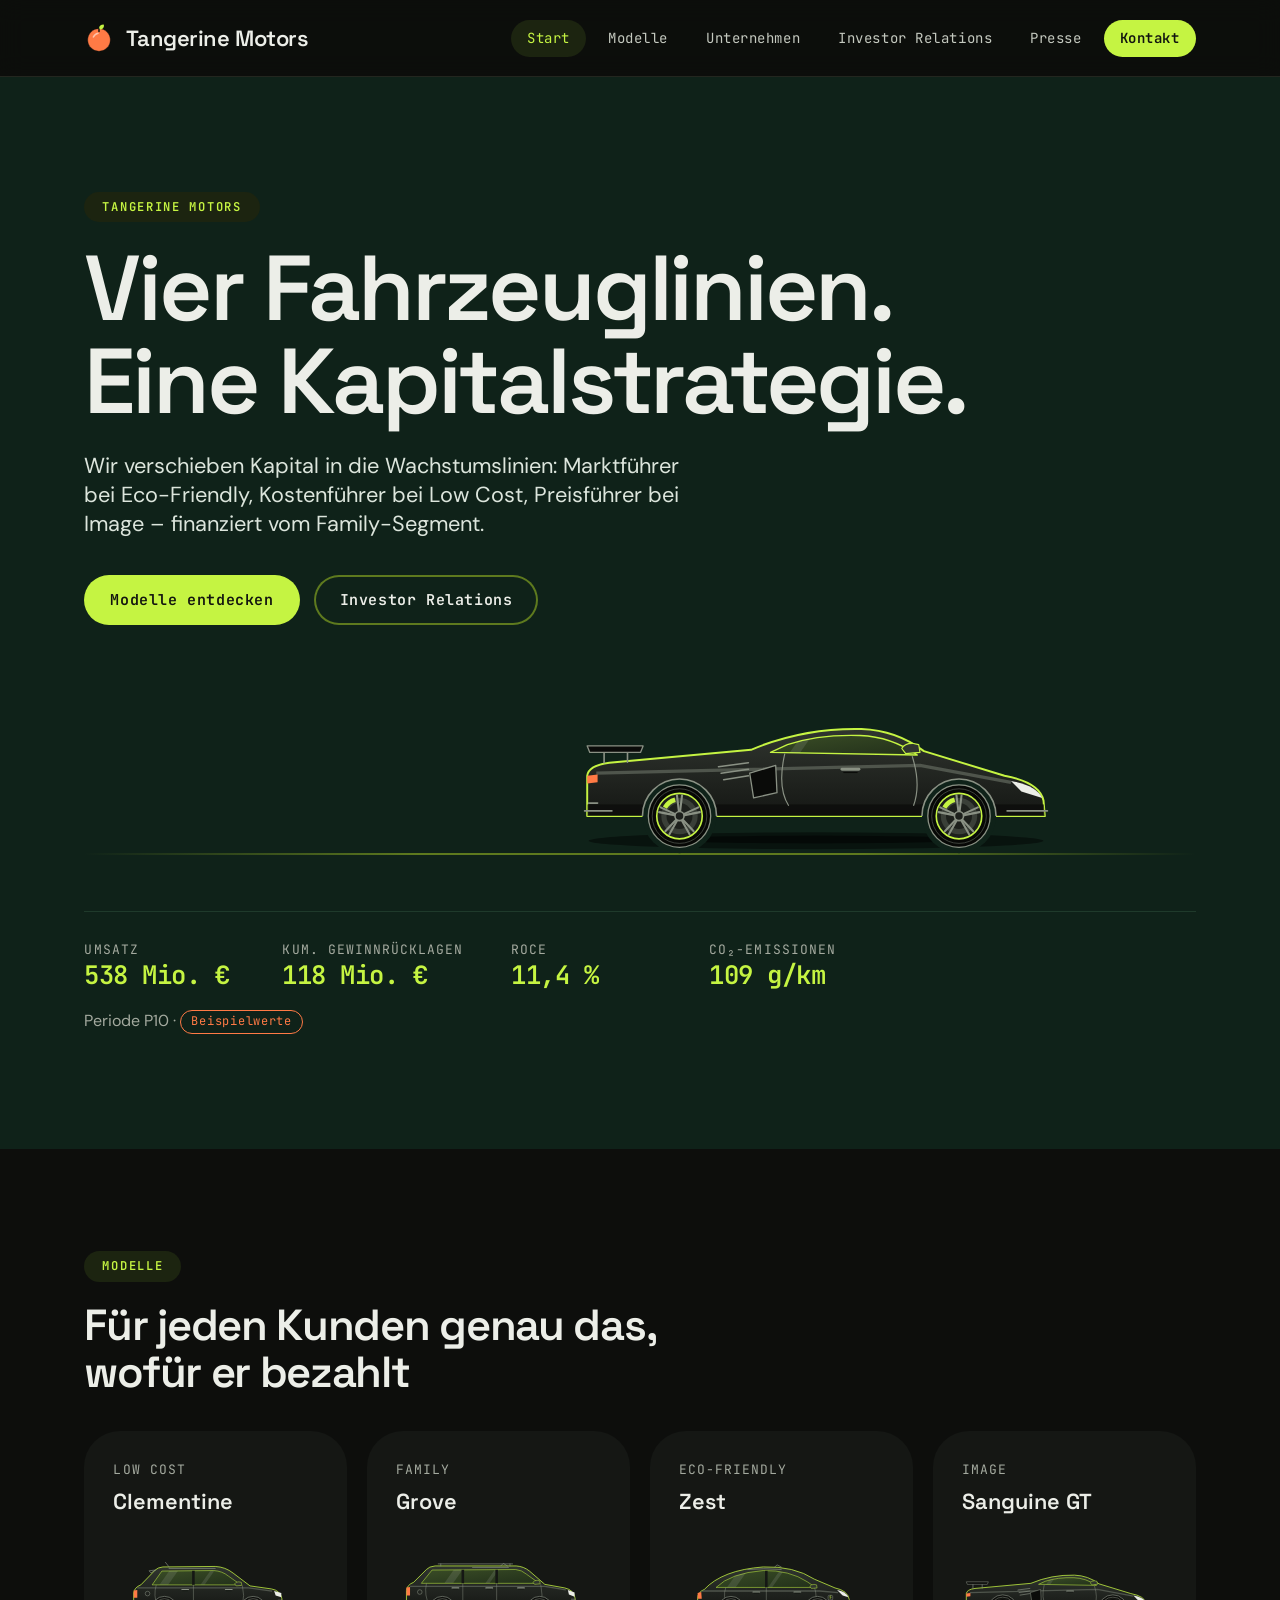
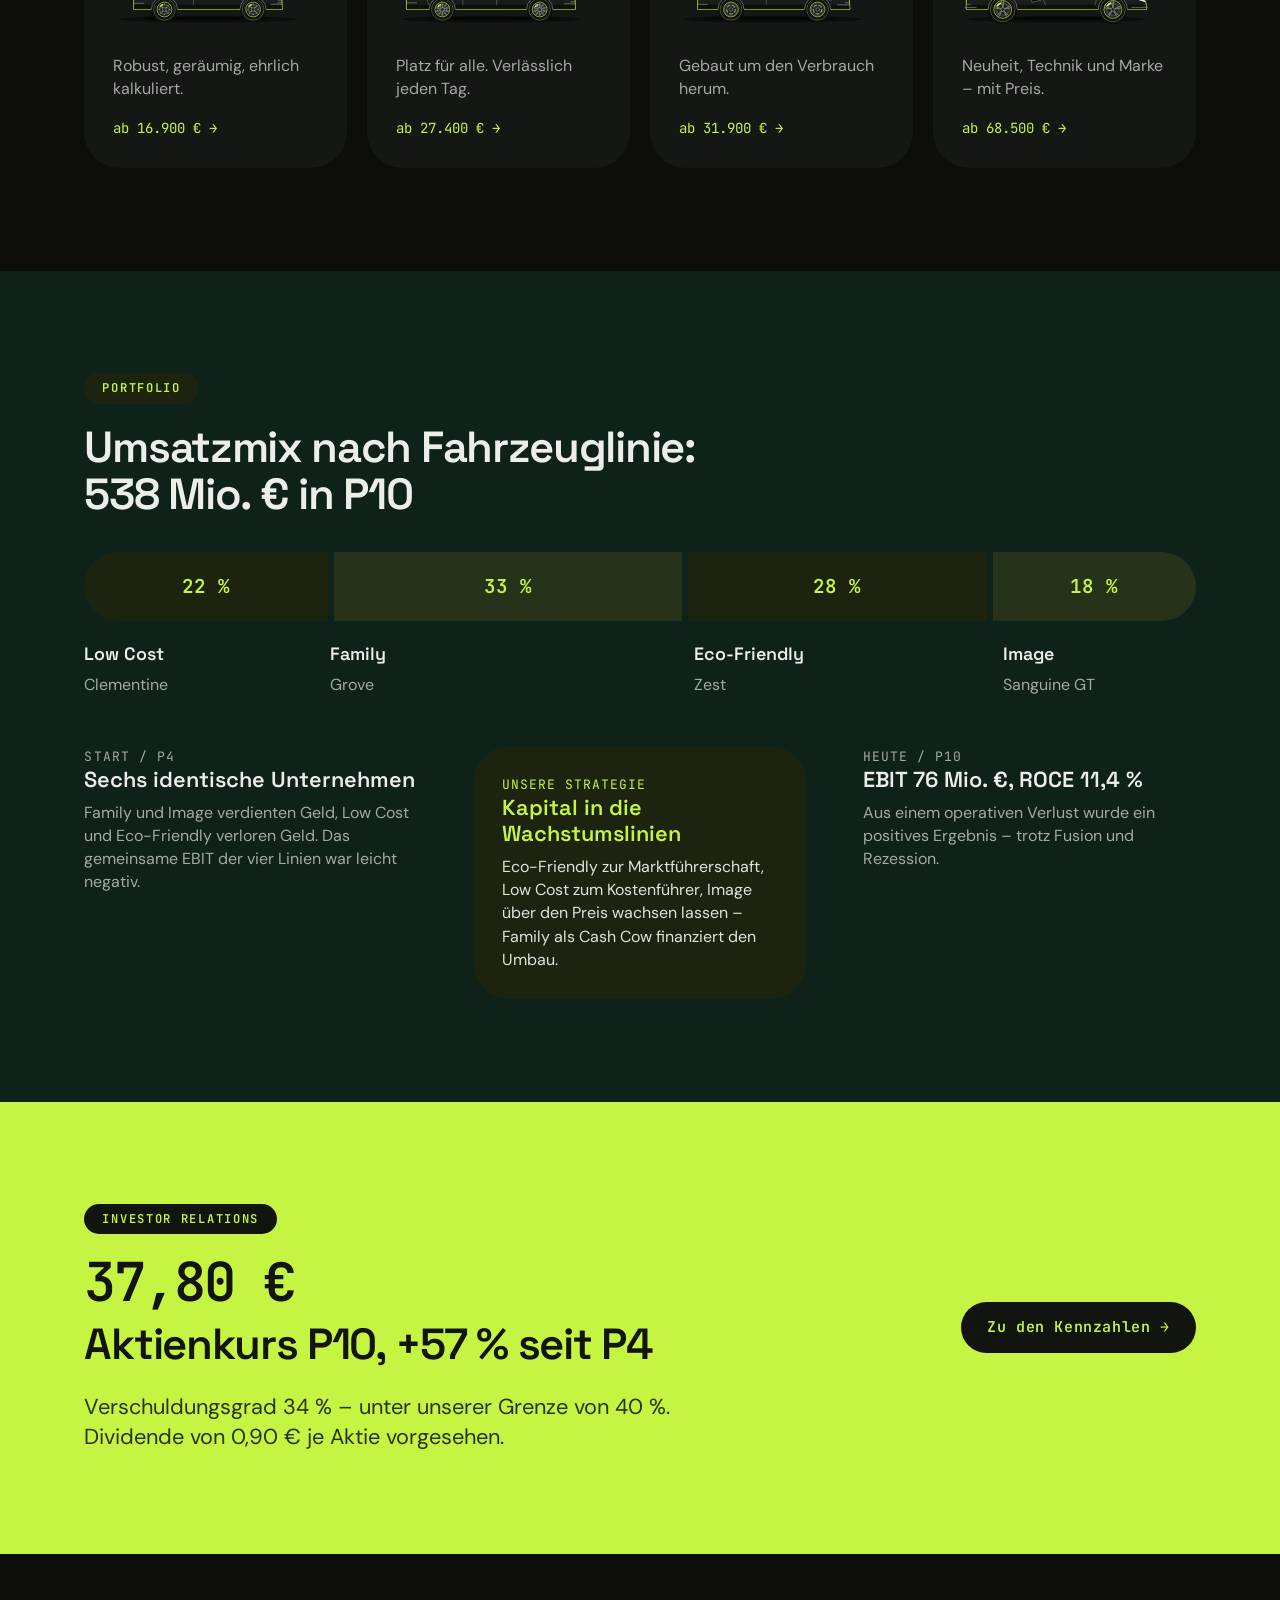
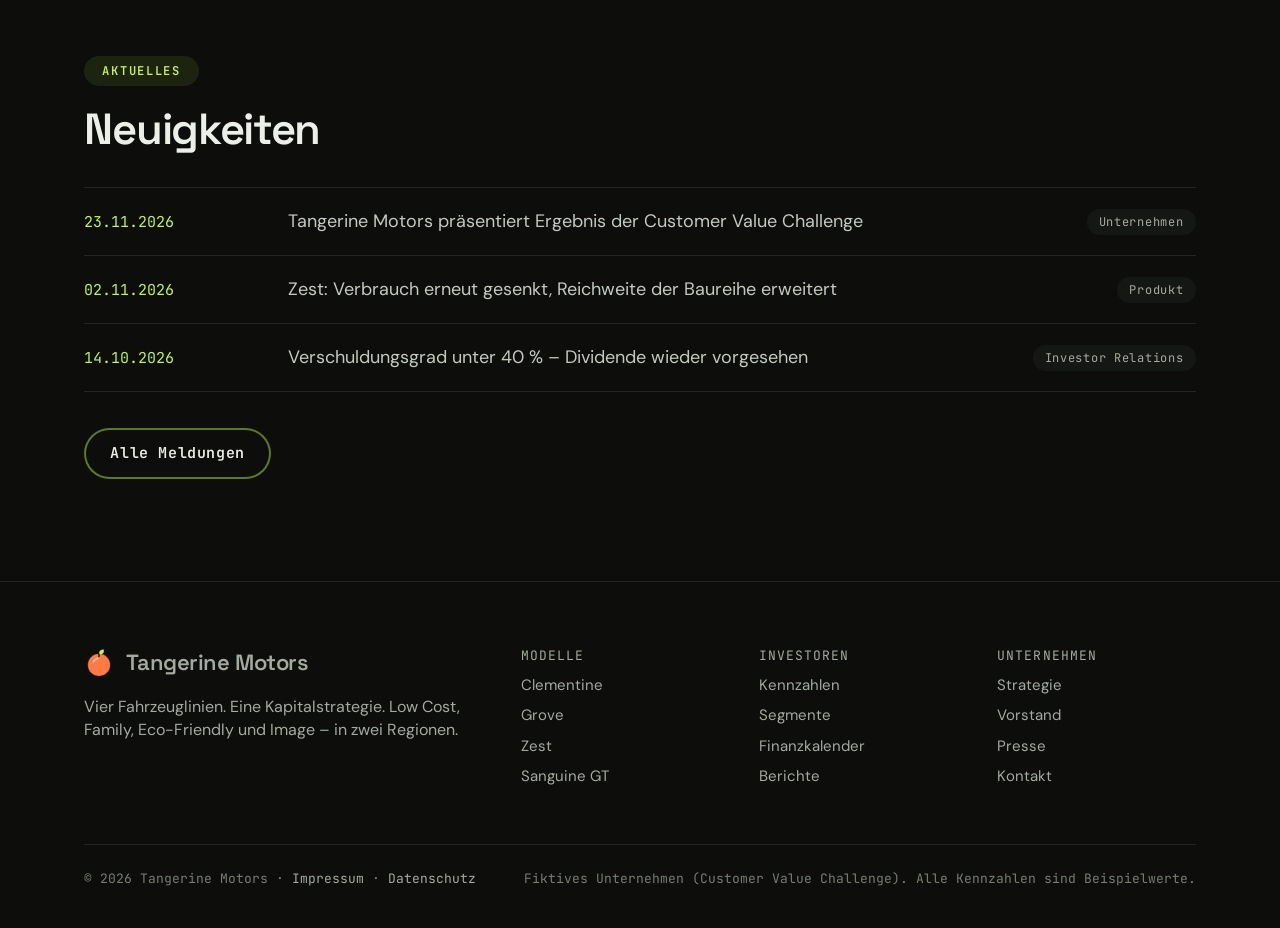
==== index.html @ b323f4da "Tangerine Motors Website: Start, Modelle, Unternehmen, Investor Relations, Presse, Kontakt Co-Author" ====
<!DOCTYPE html>
<html lang="de">
<head>
<meta charset="utf-8">
<meta name="viewport" content="width=device-width, initial-scale=1">
<title>Tangerine Motors – Vier Fahrzeuglinien. Eine Kapitalstrategie.</title>
<meta name="description" content="Tangerine Motors: Low Cost, Family, Eco-Friendly und Image. Modelle, Unternehmen und Investor Relations.">
<meta name="theme-color" content="#0D0E0C">
<link rel="icon" href="assets/favicon.svg" type="image/svg+xml">
<link rel="preconnect" href="https://fonts.googleapis.com"><link rel="preconnect" href="https://fonts.gstatic.com" crossorigin><link href="https://fonts.googleapis.com/css2?family=Space+Grotesk:wght@400..700&family=DM+Sans:wght@400;600&family=JetBrains+Mono:wght@400;600&display=swap" rel="stylesheet">
<link rel="stylesheet" href="assets/site.css">
</head>
<body>
<a class="skip" href="#main">Zum Inhalt springen</a>
<header class="site-head">
  <div class="wrap">
    <a class="brand" href="index.html" aria-label="Tangerine Motors – Startseite"><svg class="mark" viewBox="0 0 32 32" aria-hidden="true"><circle cx="16" cy="18" r="12" fill="#FF7A45"/><circle cx="16" cy="18" r="12" fill="none" stroke="#12140F" stroke-opacity=".25" stroke-width="1"/><path d="M16 6 C16 3 18 1.5 21 1.5 C22 4.5 20 7 16 7 Z" fill="#C5F442"/><path d="M16 6.5 V9" stroke="#12140F" stroke-width="1.6" stroke-linecap="round"/><path d="M10 15 a7 7 0 0 1 5 -4" stroke="#fff" stroke-opacity=".55" stroke-width="1.6" fill="none" stroke-linecap="round"/></svg><span>Tangerine Motors</span></a>
    <button class="nav-toggle" aria-expanded="false" aria-controls="nav">Menü</button>
    <nav aria-label="Hauptnavigation"><ul class="nav" id="nav"><li><a href="index.html" aria-current="page">Start</a></li><li><a href="modelle.html">Modelle</a></li><li><a href="unternehmen.html">Unternehmen</a></li><li><a href="investor-relations.html">Investor Relations</a></li><li><a href="presse.html">Presse</a></li><li><a class="cta" href="kontakt.html">Kontakt</a></li></ul></nav>
  </div>
</header>
<main id="main">

<section class="dark hero">
  <div class="wrap">
    <p class="eyebrow">Tangerine Motors</p>
    <h1>Vier Fahrzeuglinien.<br>Eine Kapitalstrategie.</h1>
    <p class="sub">Wir verschieben Kapital in die Wachstumslinien: Marktführer bei Eco-Friendly, Kostenführer bei Low Cost, Preisführer bei Image – finanziert vom Family-Segment.</p>
    <div class="actions"><a class="btn" href="modelle.html">Modelle entdecken</a><a class="btn ghost" href="investor-relations.html">Investor Relations</a></div>
    <img class="car" src="assets/cars/coupe.svg" alt="Sanguine GT, Seitenansicht" width="520" height="182">
    <div class="road" aria-hidden="true"></div>
    <div class="ticker"><div class="item"><p class="label">Umsatz</p><p class="val">538 Mio. €</p></div><div class="item"><p class="label">Kum. Gewinnrücklagen</p><p class="val">118 Mio. €</p></div><div class="item"><p class="label">ROCE</p><p class="val">11,4 %</p></div><div class="item"><p class="label">CO₂-Emissionen</p><p class="val">109 g/km</p></div></div>
    <p class="small" style="margin-top:18px">Periode P10 · <span class="flag">Beispielwerte</span></p>
  </div>
</section>

<section>
  <div class="wrap">
    <p class="eyebrow">Modelle</p>
    <h2>Für jeden Kunden genau das, wofür er bezahlt</h2>
    <div class="models"><a class="model-card" href="modelle.html#clementine">
<p class="label">Low Cost</p><h3>Clementine</h3><img class="car" src="assets/cars/lowcost.svg" alt="Clementine, Seitenansicht" loading="lazy" width="260" height="91">
<p class="small">Robust, geräumig, ehrlich kalkuliert.</p><p class="more">ab 16.900 € →</p></a><a class="model-card" href="modelle.html#grove">
<p class="label">Family</p><h3>Grove</h3><img class="car" src="assets/cars/family.svg" alt="Grove, Seitenansicht" loading="lazy" width="260" height="91">
<p class="small">Platz für alle. Verlässlich jeden Tag.</p><p class="more">ab 27.400 € →</p></a><a class="model-card" href="modelle.html#zest">
<p class="label">Eco-Friendly</p><h3>Zest</h3><img class="car" src="assets/cars/eco.svg" alt="Zest, Seitenansicht" loading="lazy" width="260" height="91">
<p class="small">Gebaut um den Verbrauch herum.</p><p class="more">ab 31.900 € →</p></a><a class="model-card" href="modelle.html#sanguine">
<p class="label">Image</p><h3>Sanguine GT</h3><img class="car" src="assets/cars/sport.svg" alt="Sanguine GT, Seitenansicht" loading="lazy" width="260" height="91">
<p class="small">Neuheit, Technik und Marke – mit Preis.</p><p class="more">ab 68.500 € →</p></a></div>
  </div>
</section>

<section class="dark">
  <div class="wrap">
    <p class="eyebrow">Portfolio</p>
    <h2>Umsatzmix nach Fahrzeuglinie: 538 Mio. € in P10</h2>
    <div class="bar" role="img" aria-label="Umsatzanteile je Linie"><div class="seg" style="flex:118">22 %<span>Low Cost</span></div><div class="seg" style="flex:176">33 %<span>Family</span></div><div class="seg" style="flex:149">28 %<span>Eco-Friendly</span></div><div class="seg" style="flex:95">18 %<span>Image</span></div></div>
    <div class="under"><div class="item" style="flex:118"><h3>Low Cost</h3><p class="small">Clementine</p></div><div class="item" style="flex:176"><h3>Family</h3><p class="small">Grove</p></div><div class="item" style="flex:149"><h3>Eco-Friendly</h3><p class="small">Zest</p></div><div class="item" style="flex:95"><h3>Image</h3><p class="small">Sanguine GT</p></div></div>
    <div class="grid3 mt">
      <div class="item"><p class="label">Start / P4</p><h3>Sechs identische Unternehmen</h3><p class="small">Family und Image verdienten Geld, Low Cost und Eco-Friendly verloren Geld. Das gemeinsame EBIT der vier Linien war leicht negativ.</p></div>
      <div class="hl"><p class="label" style="color:var(--lime)">Unsere Strategie</p><h3>Kapital in die Wachstumslinien</h3><p class="small">Eco-Friendly zur Marktführerschaft, Low Cost zum Kostenführer, Image über den Preis wachsen lassen – Family als Cash Cow finanziert den Umbau.</p></div>
      <div class="item"><p class="label">Heute / P10</p><h3>EBIT 76 Mio. €, ROCE 11,4 %</h3><p class="small">Aus einem operativen Verlust wurde ein positives Ergebnis – trotz Fusion und Rezession.</p></div>
    </div>
  </div>
</section>

<section class="accent">
  <div class="wrap row" style="align-items:center">
    <div>
      <p class="eyebrow">Investor Relations</p>
      <p class="big">37,80 €</p>
      <h2 style="margin-bottom:0">Aktienkurs P10, +57 % seit P4</h2>
      <p class="sub">Verschuldungsgrad 34 % – unter unserer Grenze von 40 %. Dividende von 0,90 € je Aktie vorgesehen.</p>
    </div>
    <div style="flex:0 0 auto"><a class="btn" href="investor-relations.html">Zu den Kennzahlen →</a></div>
  </div>
</section>

<section>
  <div class="wrap">
    <p class="eyebrow">Aktuelles</p>
    <h2>Neuigkeiten</h2>
    <ul class="list"><li><span class="date">23.11.2026</span><span>Tangerine Motors präsentiert Ergebnis der Customer Value Challenge</span><span class="tag">Unternehmen</span></li><li><span class="date">02.11.2026</span><span>Zest: Verbrauch erneut gesenkt, Reichweite der Baureihe erweitert</span><span class="tag">Produkt</span></li><li><span class="date">14.10.2026</span><span>Verschuldungsgrad unter 40 % – Dividende wieder vorgesehen</span><span class="tag">Investor Relations</span></li></ul>
    <div class="actions"><a class="btn ghost" href="presse.html">Alle Meldungen</a></div>
  </div>
</section>
</main>
<footer class="site-foot">
  <div class="wrap">
    <div class="cols">
      <div class="stack">
        <a class="brand" href="index.html"><svg class="mark" viewBox="0 0 32 32" aria-hidden="true"><circle cx="16" cy="18" r="12" fill="#FF7A45"/><circle cx="16" cy="18" r="12" fill="none" stroke="#12140F" stroke-opacity=".25" stroke-width="1"/><path d="M16 6 C16 3 18 1.5 21 1.5 C22 4.5 20 7 16 7 Z" fill="#C5F442"/><path d="M16 6.5 V9" stroke="#12140F" stroke-width="1.6" stroke-linecap="round"/><path d="M10 15 a7 7 0 0 1 5 -4" stroke="#fff" stroke-opacity=".55" stroke-width="1.6" fill="none" stroke-linecap="round"/></svg><span>Tangerine Motors</span></a>
        <p class="small">Vier Fahrzeuglinien. Eine Kapitalstrategie. Low Cost, Family, Eco-Friendly und Image – in zwei Regionen.</p>
      </div>
      <div><p class="label">Modelle</p><ul><li><a href="modelle.html#clementine">Clementine</a></li><li><a href="modelle.html#grove">Grove</a></li><li><a href="modelle.html#zest">Zest</a></li><li><a href="modelle.html#sanguine">Sanguine GT</a></li></ul></div>
      <div><p class="label">Investoren</p><ul><li><a href="investor-relations.html#kennzahlen">Kennzahlen</a></li><li><a href="investor-relations.html#segmente">Segmente</a></li><li><a href="investor-relations.html#kalender">Finanzkalender</a></li><li><a href="investor-relations.html#berichte">Berichte</a></li></ul></div>
      <div><p class="label">Unternehmen</p><ul><li><a href="unternehmen.html">Strategie</a></li><li><a href="unternehmen.html#vorstand">Vorstand</a></li><li><a href="presse.html">Presse</a></li><li><a href="kontakt.html">Kontakt</a></li></ul></div>
    </div>
    <div class="legal"><span>© 2026 Tangerine Motors · <a href="impressum.html">Impressum</a> · <a href="impressum.html#datenschutz">Datenschutz</a></span><span>Fiktives Unternehmen (Customer Value Challenge). Alle Kennzahlen sind Beispielwerte.</span></div>
  </div>
</footer>
<script src="assets/site.js"></script>
</body>
</html>
---- assets/site.css ----
/* Tangerine Motors – Designsystem aus der Shareholders Presentation (Customer Value Challenge)
   Schriften: Space Grotesk (Display), DM Sans (Text), JetBrains Mono (Labels/Zahlen)
   Farben:    Grund #0D0E0C · Dunkelgrün #0F2219 · Akzent Lime #C5F442 · Tangerine #FF7A45 */

:root{
  --bg:#0D0E0C; --bg-dark:#0F2219; --soft:#151714; --hl:#1C2410; --hl2:#26331A; --ph:#121410;
  --ink:#ECEEE8; --text:#C4C9BF; --text-dark:#DCE5DC; --muted:#A4AA9F; --faint:#777D72; --line:#23261F;
  --lime:#C5F442; --lime-deep:#5E7A1E; --tangerine:#FF7A45; --on-lime:#12140F;
  --display:'Space Grotesk', Arial, sans-serif; --body:'DM Sans', Arial, sans-serif; --mono:'JetBrains Mono','Courier New',monospace;
  --pad:clamp(20px,6.6vw,128px); --radius:36px; --max:1664px;
}
*{box-sizing:border-box;margin:0;padding:0}
html{scroll-behavior:smooth}
body{font-family:var(--body);background:var(--bg);color:var(--text);font-size:18px;line-height:1.5;-webkit-font-smoothing:antialiased}
img,svg{max-width:100%;display:block}
a{color:inherit}
:focus-visible{outline:3px solid var(--lime);outline-offset:3px;border-radius:6px}
.skip{position:absolute;left:-999px;top:8px;background:var(--lime);color:var(--on-lime);padding:8px 16px;border-radius:40px;z-index:99}
.skip:focus{left:8px}

/* Typo */
h1,h2,h3{font-family:var(--display);color:var(--ink);font-weight:600}
h1{font-size:clamp(48px,7.2vw,120px);line-height:1;letter-spacing:-0.035em}
h2{font-size:clamp(32px,3.4vw,54px);line-height:1.1;letter-spacing:-0.03em;margin-bottom:clamp(24px,2.6vw,44px);max-width:22ch}
h3{font-size:clamp(21px,1.7vw,30px);line-height:1.2;margin-bottom:8px}
p{max-width:68ch}
.eyebrow{display:inline-block;font-family:var(--mono);font-size:clamp(12px,.95vw,16px);font-weight:600;color:var(--lime);letter-spacing:.14em;background:var(--hl);border-radius:40px;padding:6px 18px;margin-bottom:20px;text-transform:uppercase}
.sub{font-size:clamp(19px,1.7vw,30px);color:var(--text-dark);margin-top:24px;max-width:40ch;line-height:1.35}
.lead{font-size:clamp(17px,1.3vw,22px);line-height:1.45}
.small{font-size:16px;line-height:1.45;color:var(--muted)}
.label{font-family:var(--mono);font-size:13px;color:var(--muted);letter-spacing:.08em;text-transform:uppercase}
.val{font-family:var(--mono);font-size:clamp(24px,2vw,36px);font-weight:600;color:var(--lime);line-height:1.25;letter-spacing:-.02em}
.big{font-family:var(--mono);font-size:clamp(40px,4.2vw,72px);font-weight:600;color:var(--lime);line-height:1.05;letter-spacing:-.04em;margin-bottom:10px}
.flag{font-family:var(--mono);font-size:12px;letter-spacing:.06em;color:var(--tangerine);border:1px solid var(--tangerine);border-radius:40px;padding:2px 10px;display:inline-block;vertical-align:middle}

/* Layout */
.wrap{max-width:calc(var(--max) + 2*var(--pad));margin:0 auto;padding:0 var(--pad)}
section{padding:clamp(64px,8vw,128px) 0}
section.dark{background:var(--bg-dark);color:var(--text-dark)}
section.accent{background:var(--lime);color:var(--on-lime)}
section.accent h1,section.accent h2,section.accent h3{color:var(--on-lime)}
section.accent .eyebrow{background:var(--on-lime)}
section.accent .big{color:var(--on-lime)}
section.accent .sub,section.accent .lead{color:#2A3310}
.row{display:flex;gap:clamp(24px,3vw,56px);flex-wrap:wrap}
.row>*{flex:1 1 280px}
.grid2{display:grid;grid-template-columns:repeat(2,1fr);gap:36px 72px}
.grid3{display:grid;grid-template-columns:repeat(3,1fr);gap:36px 56px}
.grid4{display:grid;grid-template-columns:repeat(4,1fr);gap:24px}
@media (max-width:1000px){.grid3,.grid4{grid-template-columns:repeat(2,1fr)}}
@media (max-width:640px){.grid2,.grid3,.grid4{grid-template-columns:1fr}}
.soft{background:var(--soft);border-radius:var(--radius);padding:clamp(24px,2.2vw,40px)}
.hl{background:var(--hl);border-radius:var(--radius);padding:clamp(24px,2.2vw,40px)}
.hl h3{color:var(--lime)} .hl .small{color:var(--text-dark)}
.ph{border:2px dashed var(--lime-deep);border-radius:var(--radius);background:var(--ph);padding:28px 36px}
.ph .phtitle{font-family:var(--mono);font-size:15px;font-weight:600;color:var(--lime);letter-spacing:.1em;margin-bottom:6px}
.item{display:flex;flex-direction:column}
.stack>*+*{margin-top:16px}
.mt{margin-top:clamp(32px,4vw,64px)}

/* Header */
.site-head{position:sticky;top:0;z-index:50;background:rgba(13,14,12,.86);backdrop-filter:blur(12px);-webkit-backdrop-filter:blur(12px);border-bottom:1px solid var(--line)}
.site-head .wrap{display:flex;align-items:center;justify-content:space-between;height:76px;gap:24px}
.brand{display:flex;align-items:center;gap:12px;text-decoration:none;font-family:var(--display);font-weight:600;font-size:22px;color:var(--ink);letter-spacing:-.02em}
.brand .mark{width:30px;height:30px}
.brand small{font-family:var(--mono);font-size:11px;color:var(--muted);letter-spacing:.18em;font-weight:400}
.nav{display:flex;gap:6px;list-style:none;align-items:center}
.nav a{display:block;text-decoration:none;font-family:var(--mono);font-size:14px;letter-spacing:.04em;color:var(--text);padding:8px 16px;border-radius:40px}
.nav a:hover{color:var(--ink);background:var(--soft)}
.nav a[aria-current="page"]{background:var(--hl);color:var(--lime)}
.nav a.cta{background:var(--lime);color:var(--on-lime);font-weight:600}
.nav-toggle{display:none;background:var(--soft);border:0;color:var(--ink);font-family:var(--mono);font-size:14px;padding:10px 18px;border-radius:40px;cursor:pointer}
@media (max-width:980px){
  .nav-toggle{display:block}
  .nav{display:none;position:absolute;top:76px;left:0;right:0;flex-direction:column;align-items:stretch;background:var(--bg);border-bottom:1px solid var(--line);padding:16px var(--pad) 24px}
  .nav.open{display:flex}
  .nav a{font-size:17px;padding:14px 18px}
}

/* Buttons */
.btn{display:inline-flex;align-items:center;gap:10px;font-family:var(--mono);font-weight:600;font-size:15px;letter-spacing:.04em;text-decoration:none;padding:14px 26px;border-radius:40px;background:var(--lime);color:var(--on-lime);border:0;cursor:pointer}
.btn.ghost{background:transparent;color:var(--ink);box-shadow:inset 0 0 0 2px var(--lime-deep)}
.btn.ghost:hover{box-shadow:inset 0 0 0 2px var(--lime)}
.btn:hover{filter:brightness(1.06)}
section.accent .btn{background:var(--on-lime);color:var(--lime)}
.actions{display:flex;gap:14px;flex-wrap:wrap;margin-top:36px}

/* Hero */
.hero{position:relative;overflow:hidden;padding-top:clamp(72px,9vw,150px);padding-bottom:clamp(72px,9vw,150px)}
.hero .car{width:min(760px,90%);margin:clamp(32px,4vw,64px) 0 0 auto}
.hero .road{height:2px;background:linear-gradient(90deg,transparent,var(--lime-deep) 30%,var(--lime-deep) 70%,transparent);margin-top:-6px}
.ticker{display:flex;gap:48px;flex-wrap:wrap;margin-top:56px;padding-top:28px;border-top:1px solid #1F3A2B}
.ticker .item{min-width:150px}

/* Agenda-Balken (aus der Agenda-Folie) */
.bar{display:flex;gap:6px;border-radius:40px;overflow:hidden}
.seg{background:var(--hl);padding:20px 16px;text-align:center;font-family:var(--mono);font-weight:600;color:var(--lime);font-size:clamp(16px,1.5vw,26px)}
.seg:nth-child(even){background:var(--hl2)}
.under{display:flex;gap:6px;margin-top:22px}
.under .item h3{font-size:clamp(16px,1.4vw,24px)}
@media (max-width:760px){.bar,.under{flex-direction:column;border-radius:24px}.bar .seg{flex:1 1 auto!important}.under{display:none}.seg span{display:inline}}
.seg span{display:none;font-weight:400;color:var(--text-dark);margin-left:10px}

/* Modellkarten */
.models{display:grid;grid-template-columns:repeat(4,1fr);gap:20px}
@media (max-width:1100px){.models{grid-template-columns:repeat(2,1fr)}}
@media (max-width:600px){.models{grid-template-columns:1fr}}
.model-card{background:var(--soft);border-radius:var(--radius);padding:28px;text-decoration:none;display:flex;flex-direction:column;gap:10px;transition:background .2s,transform .2s;border:1px solid transparent}
.model-card:hover{background:var(--hl);transform:translateY(-3px);border-color:var(--lime-deep)}
.model-card .car{margin:12px -8px 8px}
.model-card .more{font-family:var(--mono);font-size:14px;color:var(--lime);margin-top:auto;padding-top:8px}

/* Modellseite */
.model{display:grid;grid-template-columns:1.1fr 1fr;gap:clamp(32px,4vw,72px);align-items:center;padding:clamp(48px,6vw,96px) 0;border-top:1px solid var(--line)}
.model:first-of-type{border-top:0}
@media (max-width:900px){.model{grid-template-columns:1fr}}
.model .stage{background:radial-gradient(120% 90% at 50% 100%,#1C2410 0%,var(--bg) 70%);border-radius:var(--radius);padding:clamp(24px,4vw,64px) clamp(16px,3vw,48px)}
.profile{display:grid;grid-template-columns:1fr 1fr;gap:14px 36px;margin-top:28px}
@media (max-width:520px){.profile{grid-template-columns:1fr}}
.meter .top{display:flex;justify-content:space-between;align-items:baseline}
.meter .num{font-family:var(--mono);color:var(--lime);font-weight:600;font-size:15px}
.meter .track{height:8px;border-radius:8px;background:#20241D;margin-top:6px;overflow:hidden}
.meter .fill{height:100%;background:var(--lime);border-radius:8px}
.pair{display:flex;justify-content:space-between;align-items:center;gap:20px;padding:10px 0;border-bottom:1px solid #2A361C}
.pair:last-child{border-bottom:0}
.pair .val{font-size:22px}
.tabs{display:flex;gap:8px;flex-wrap:wrap;margin-bottom:12px}
.tabs a{font-family:var(--mono);font-size:14px;text-decoration:none;padding:8px 18px;border-radius:40px;background:var(--soft)}
.tabs a:hover{background:var(--hl);color:var(--lime)}

/* Kennzahlen */
.kpi .big{font-size:clamp(34px,3.2vw,56px)}
.delta{font-family:var(--mono);font-size:14px;color:var(--lime)}
.delta.neg{color:var(--tangerine)}
.chart{background:var(--soft);border-radius:var(--radius);padding:clamp(20px,2.4vw,40px)}
.chart svg{width:100%;height:auto}
.chart-head{display:flex;justify-content:space-between;align-items:flex-start;gap:16px;flex-wrap:wrap;margin-bottom:18px}
.seg-toggle{display:inline-flex;background:var(--bg);border-radius:40px;padding:4px}
.seg-toggle button{font-family:var(--mono);font-size:13px;letter-spacing:.04em;border:0;background:transparent;color:var(--muted);padding:8px 16px;border-radius:40px;cursor:pointer}
.seg-toggle button[aria-pressed="true"]{background:var(--lime);color:var(--on-lime);font-weight:600}
table{width:100%;border-collapse:collapse;font-size:16px}
th,td{text-align:right;padding:14px 12px;border-bottom:1px solid var(--line)}
th:first-child,td:first-child{text-align:left}
thead th{font-family:var(--mono);font-size:12px;letter-spacing:.08em;color:var(--muted);font-weight:400;text-transform:uppercase}
td.num{font-family:var(--mono);color:var(--ink)}
tr.total td{color:var(--lime);font-weight:600;border-bottom:0}
.table-wrap{overflow-x:auto}

/* Listen (Kalender, Berichte, News) */
.list{list-style:none;border-top:1px solid var(--line)}
.list li{display:grid;grid-template-columns:180px 1fr auto;gap:24px;align-items:center;padding:20px 0;border-bottom:1px solid var(--line)}
@media (max-width:700px){.list li{grid-template-columns:1fr}}
.list .date{font-family:var(--mono);color:var(--lime);font-size:15px}
.list .tag{font-family:var(--mono);font-size:12px;letter-spacing:.06em;color:var(--muted);background:var(--soft);border-radius:40px;padding:4px 12px}
.list a.dl{font-family:var(--mono);font-size:14px;color:var(--lime);text-decoration:none}

/* Personen */
.person{display:flex;flex-direction:column;gap:6px}
.avatar{width:72px;height:72px;border-radius:50%;background:var(--hl);display:grid;place-items:center;font-family:var(--mono);font-weight:600;color:var(--lime);font-size:22px;margin-bottom:10px;border:2px solid var(--lime-deep)}

/* Formulare */
form .field{display:flex;flex-direction:column;gap:8px;margin-bottom:18px}
input,select,textarea{font:inherit;color:var(--ink);background:var(--bg);border:1px solid #2C3128;border-radius:18px;padding:14px 18px}
input:focus,select:focus,textarea:focus{border-color:var(--lime);outline:none}
textarea{min-height:140px;resize:vertical}
.notice{font-family:var(--mono);font-size:14px;color:var(--lime);margin-top:14px;min-height:20px}

/* Footer */
.site-foot{border-top:1px solid var(--line);padding:64px 0 40px;font-size:15px}
.site-foot .cols{display:grid;grid-template-columns:2fr 1fr 1fr 1fr;gap:40px}
@media (max-width:800px){.site-foot .cols{grid-template-columns:1fr 1fr}}
.site-foot ul{list-style:none}
.site-foot li{margin:8px 0}
.site-foot a{text-decoration:none;color:var(--muted)}
.site-foot a:hover{color:var(--lime)}
.site-foot .legal{margin-top:48px;padding-top:24px;border-top:1px solid var(--line);display:flex;justify-content:space-between;gap:24px;flex-wrap:wrap;font-family:var(--mono);font-size:13px;color:var(--faint)}

@media (prefers-reduced-motion:reduce){*{transition:none!important;scroll-behavior:auto!important}}
.model .stage img{width:100%;height:auto}
@media (max-width:640px){.ticker{display:grid;grid-template-columns:1fr 1fr;gap:24px}}
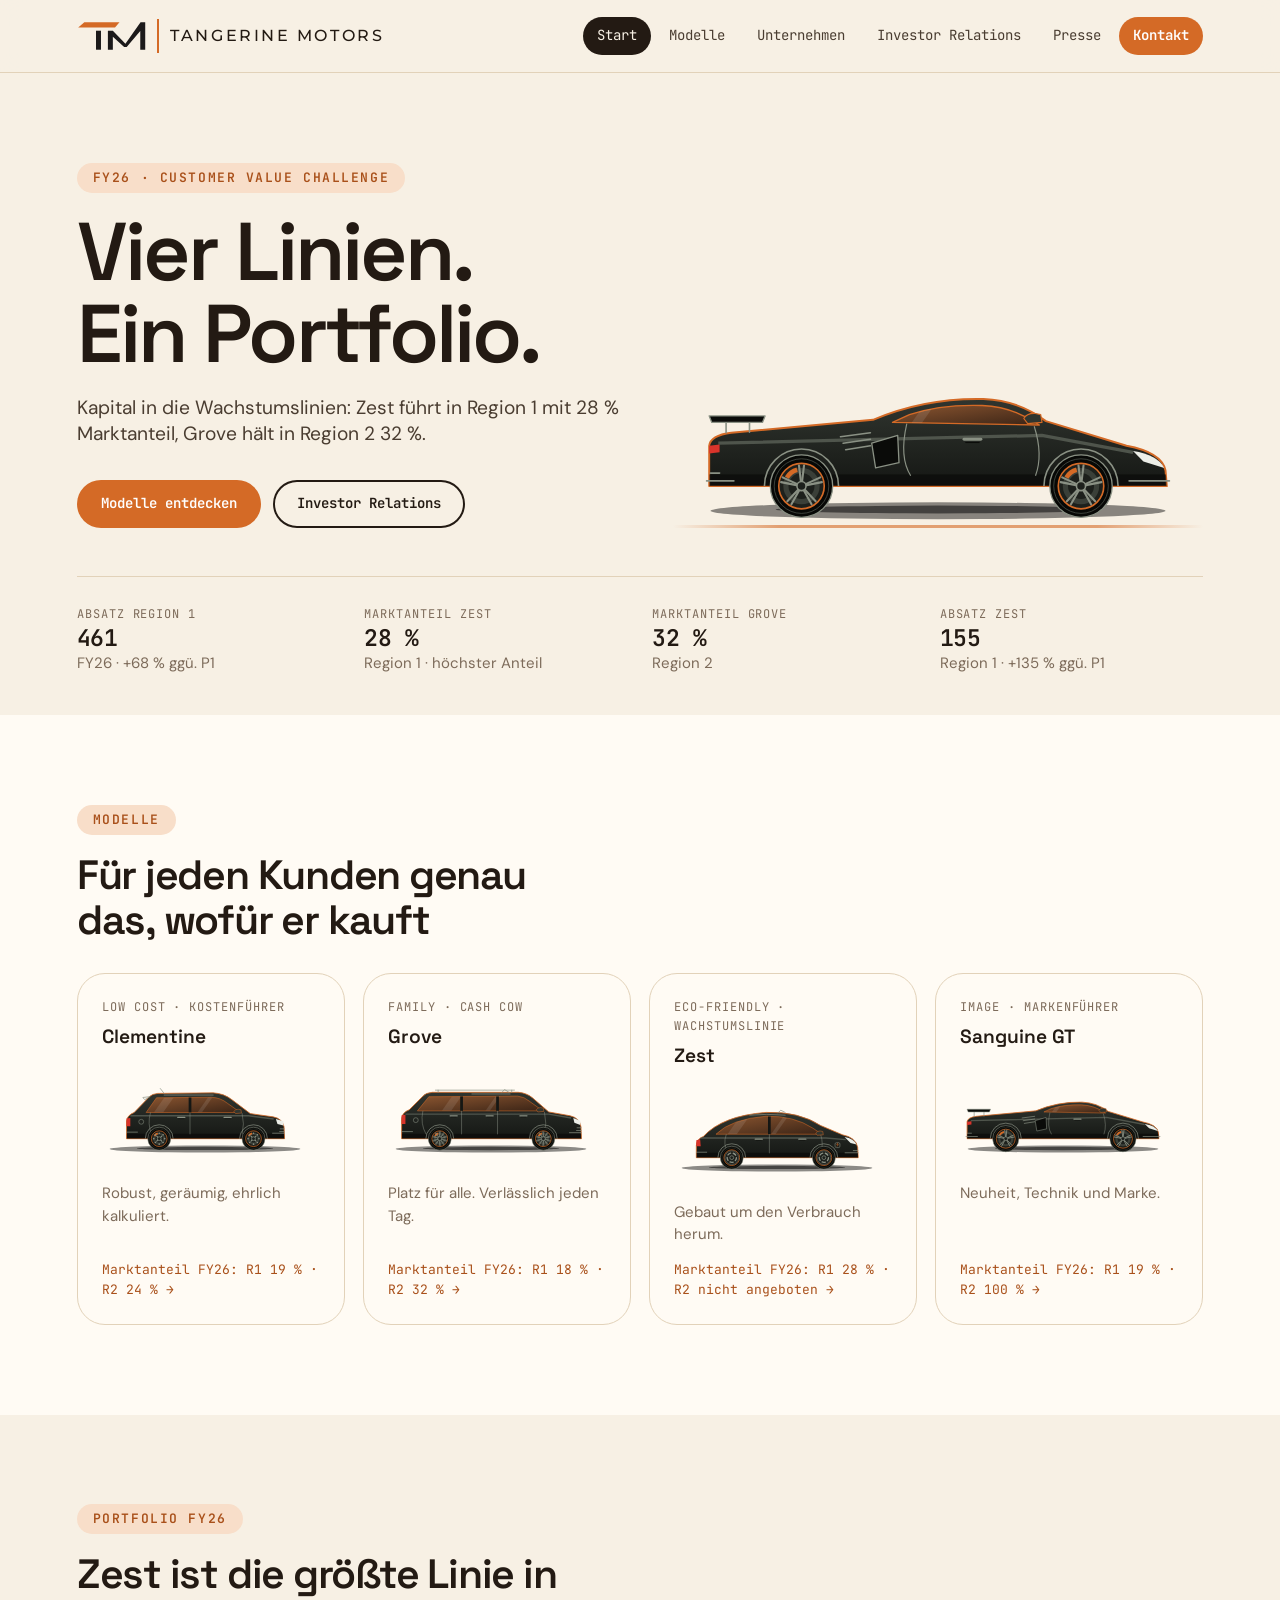
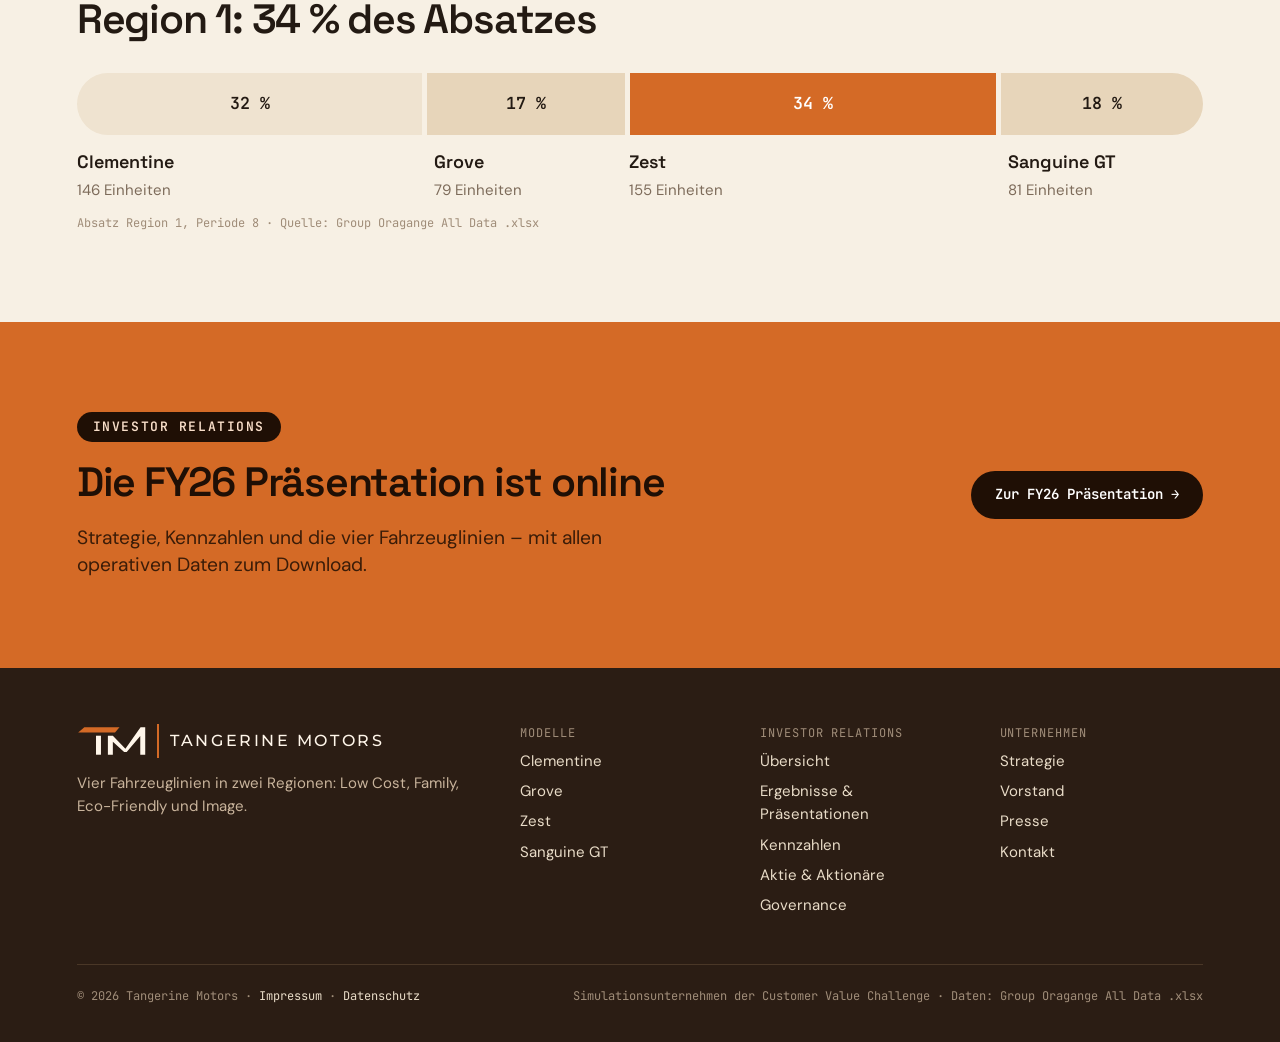
==== commit 0e517645: "Orange/Creme-Redesign, Logo, IR-Bereich nach Aston-Martin-Vorbild, Werte aus der Simulations-Excel -" ====
--- a/index.html
+++ b/index.html
@@ -3,102 +3,82 @@
 <head>
 <meta charset="utf-8">
 <meta name="viewport" content="width=device-width, initial-scale=1">
-<title>Tangerine Motors – Vier Fahrzeuglinien. Eine Kapitalstrategie.</title>
-<meta name="description" content="Tangerine Motors: Low Cost, Family, Eco-Friendly und Image. Modelle, Unternehmen und Investor Relations.">
-<meta name="theme-color" content="#0D0E0C">
+<title>Tangerine Motors</title>
+<meta name="description" content="Tangerine Motors: Clementine, Grove, Zest und Sanguine GT. Modelle, Unternehmen und Investor Relations.">
+<meta name="theme-color" content="#F7F0E4">
 <link rel="icon" href="assets/favicon.svg" type="image/svg+xml">
-<link rel="preconnect" href="https://fonts.googleapis.com"><link rel="preconnect" href="https://fonts.gstatic.com" crossorigin><link href="https://fonts.googleapis.com/css2?family=Space+Grotesk:wght@400..700&family=DM+Sans:wght@400;600&family=JetBrains+Mono:wght@400;600&display=swap" rel="stylesheet">
+<link rel="preconnect" href="https://fonts.googleapis.com"><link rel="preconnect" href="https://fonts.gstatic.com" crossorigin><link href="https://fonts.googleapis.com/css2?family=Space+Grotesk:wght@400..700&family=DM+Sans:wght@400;600&family=JetBrains+Mono:wght@400;600&family=Montserrat:wght@500&display=swap" rel="stylesheet">
 <link rel="stylesheet" href="assets/site.css">
 </head>
 <body>
 <a class="skip" href="#main">Zum Inhalt springen</a>
 <header class="site-head">
   <div class="wrap">
-    <a class="brand" href="index.html" aria-label="Tangerine Motors – Startseite"><svg class="mark" viewBox="0 0 32 32" aria-hidden="true"><circle cx="16" cy="18" r="12" fill="#FF7A45"/><circle cx="16" cy="18" r="12" fill="none" stroke="#12140F" stroke-opacity=".25" stroke-width="1"/><path d="M16 6 C16 3 18 1.5 21 1.5 C22 4.5 20 7 16 7 Z" fill="#C5F442"/><path d="M16 6.5 V9" stroke="#12140F" stroke-width="1.6" stroke-linecap="round"/><path d="M10 15 a7 7 0 0 1 5 -4" stroke="#fff" stroke-opacity=".55" stroke-width="1.6" fill="none" stroke-linecap="round"/></svg><span>Tangerine Motors</span></a>
+    <a class="brand" href="index.html" aria-label="Tangerine Motors – Startseite"><svg class="mark" viewBox="-4 -4 234 101" aria-hidden="true"><path fill="#D46A26" d="M0 17.7 L20.7 0 H139 L124 17.7 Z"/><rect x="60" y="28.7" width="16.7" height="64" fill="#1C1A1A"/><path fill="#1C1A1A" d="M100 92.7 V28.7 H116.7 L159 72.7 L210 0 H225.7 V92.7 H209 V29.3 L163.3 83.3 H154.7 L116.7 49.3 V92.7 Z"/></svg><span class="div" aria-hidden="true"></span><span class="word">TANGERINE MOTORS</span></a>
     <button class="nav-toggle" aria-expanded="false" aria-controls="nav">Menü</button>
-    <nav aria-label="Hauptnavigation"><ul class="nav" id="nav"><li><a href="index.html" aria-current="page">Start</a></li><li><a href="modelle.html">Modelle</a></li><li><a href="unternehmen.html">Unternehmen</a></li><li><a href="investor-relations.html">Investor Relations</a></li><li><a href="presse.html">Presse</a></li><li><a class="cta" href="kontakt.html">Kontakt</a></li></ul></nav>
+    <nav aria-label="Hauptnavigation"><ul class="nav" id="nav"><li><a href="index.html" aria-current="page">Start</a></li><li><a href="modelle.html">Modelle</a></li><li><a href="unternehmen.html">Unternehmen</a></li><li><a href="investoren.html">Investor Relations</a></li><li><a href="presse.html">Presse</a></li><li><a class="cta" href="kontakt.html">Kontakt</a></li></ul></nav>
   </div>
 </header>
+
 <main id="main">
 
-<section class="dark hero">
+<section class="hero">
   <div class="wrap">
-    <p class="eyebrow">Tangerine Motors</p>
-    <h1>Vier Fahrzeuglinien.<br>Eine Kapitalstrategie.</h1>
-    <p class="sub">Wir verschieben Kapital in die Wachstumslinien: Marktführer bei Eco-Friendly, Kostenführer bei Low Cost, Preisführer bei Image – finanziert vom Family-Segment.</p>
-    <div class="actions"><a class="btn" href="modelle.html">Modelle entdecken</a><a class="btn ghost" href="investor-relations.html">Investor Relations</a></div>
-    <img class="car" src="assets/cars/coupe.svg" alt="Sanguine GT, Seitenansicht" width="520" height="182">
-    <div class="road" aria-hidden="true"></div>
-    <div class="ticker"><div class="item"><p class="label">Umsatz</p><p class="val">538 Mio. €</p></div><div class="item"><p class="label">Kum. Gewinnrücklagen</p><p class="val">118 Mio. €</p></div><div class="item"><p class="label">ROCE</p><p class="val">11,4 %</p></div><div class="item"><p class="label">CO₂-Emissionen</p><p class="val">109 g/km</p></div></div>
-    <p class="small" style="margin-top:18px">Periode P10 · <span class="flag">Beispielwerte</span></p>
+    <div class="hero-grid">
+      <div>
+        <p class="eyebrow">FY26 · Customer Value Challenge</p>
+        <h1>Vier Linien.<br>Ein Portfolio.</h1>
+        <p class="sub">Kapital in die Wachstumslinien: Zest führt in Region 1 mit 28 % Marktanteil, Grove hält in Region 2 32 %.</p>
+        <div class="actions"><a class="btn" href="modelle.html">Modelle entdecken</a><a class="btn ghost" href="investoren.html">Investor Relations</a></div>
+      </div>
+      <div><img class="car" src="assets/cars/coupe.svg" alt="Sanguine GT, Seitenansicht" width="520" height="182"><div class="road" aria-hidden="true"></div></div>
+    </div>
+    <div class="ticker"><div class="item"><p class="label">Absatz Region 1</p><p class="val">461</p><p class="small">FY26 · +68 % ggü. P1</p></div><div class="item"><p class="label">Marktanteil Zest</p><p class="val">28 %</p><p class="small">Region 1 · höchster Anteil</p></div><div class="item"><p class="label">Marktanteil Grove</p><p class="val">32 %</p><p class="small">Region 2</p></div><div class="item"><p class="label">Absatz Zest</p><p class="val">155</p><p class="small">Region 1 · +135 % ggü. P1</p></div></div>
+  </div>
+</section>
+
+<section class="paper">
+  <div class="wrap">
+    <p class="eyebrow">Modelle</p>
+    <h2>Für jeden Kunden genau das, wofür er kauft</h2>
+    <div class="models"><a class="model-card" href="modelle.html#clementine"><p class="label">Low Cost · Kostenführer</p><h3>Clementine</h3><img class="car" src="assets/cars/lowcost.svg" alt="Clementine, Seitenansicht" loading="lazy" width="260" height="91">
+<p class="small">Robust, geräumig, ehrlich kalkuliert.</p><p class="more">Marktanteil FY26: R1 19 % · R2 24 % →</p></a><a class="model-card" href="modelle.html#grove"><p class="label">Family · Cash Cow</p><h3>Grove</h3><img class="car" src="assets/cars/family.svg" alt="Grove, Seitenansicht" loading="lazy" width="260" height="91">
+<p class="small">Platz für alle. Verlässlich jeden Tag.</p><p class="more">Marktanteil FY26: R1 18 % · R2 32 % →</p></a><a class="model-card" href="modelle.html#zest"><p class="label">Eco-Friendly · Wachstumslinie</p><h3>Zest</h3><img class="car" src="assets/cars/eco.svg" alt="Zest, Seitenansicht" loading="lazy" width="260" height="91">
+<p class="small">Gebaut um den Verbrauch herum.</p><p class="more">Marktanteil FY26: R1 28 % · R2 nicht angeboten →</p></a><a class="model-card" href="modelle.html#sanguine"><p class="label">Image · Markenführer</p><h3>Sanguine GT</h3><img class="car" src="assets/cars/sport.svg" alt="Sanguine GT, Seitenansicht" loading="lazy" width="260" height="91">
+<p class="small">Neuheit, Technik und Marke.</p><p class="more">Marktanteil FY26: R1 19 % · R2 100 % →</p></a></div>
   </div>
 </section>
 
 <section>
   <div class="wrap">
-    <p class="eyebrow">Modelle</p>
-    <h2>Für jeden Kunden genau das, wofür er bezahlt</h2>
-    <div class="models"><a class="model-card" href="modelle.html#clementine">
-<p class="label">Low Cost</p><h3>Clementine</h3><img class="car" src="assets/cars/lowcost.svg" alt="Clementine, Seitenansicht" loading="lazy" width="260" height="91">
-<p class="small">Robust, geräumig, ehrlich kalkuliert.</p><p class="more">ab 16.900 € →</p></a><a class="model-card" href="modelle.html#grove">
-<p class="label">Family</p><h3>Grove</h3><img class="car" src="assets/cars/family.svg" alt="Grove, Seitenansicht" loading="lazy" width="260" height="91">
-<p class="small">Platz für alle. Verlässlich jeden Tag.</p><p class="more">ab 27.400 € →</p></a><a class="model-card" href="modelle.html#zest">
-<p class="label">Eco-Friendly</p><h3>Zest</h3><img class="car" src="assets/cars/eco.svg" alt="Zest, Seitenansicht" loading="lazy" width="260" height="91">
-<p class="small">Gebaut um den Verbrauch herum.</p><p class="more">ab 31.900 € →</p></a><a class="model-card" href="modelle.html#sanguine">
-<p class="label">Image</p><h3>Sanguine GT</h3><img class="car" src="assets/cars/sport.svg" alt="Sanguine GT, Seitenansicht" loading="lazy" width="260" height="91">
-<p class="small">Neuheit, Technik und Marke – mit Preis.</p><p class="more">ab 68.500 € →</p></a></div>
+    <p class="eyebrow">Portfolio FY26</p>
+    <h2>Zest ist die größte Linie in Region 1: 34 % des Absatzes</h2>
+    <div class="bar" role="img" aria-label="Absatzanteile je Linie, Region 1, FY26"><div class="seg" style="flex:146.0">32 %<span>Clementine</span></div><div class="seg" style="flex:79.0">17 %<span>Grove</span></div><div class="seg on" style="flex:155.0">34 %<span>Zest</span></div><div class="seg" style="flex:81.0">18 %<span>Sanguine GT</span></div></div>
+    <div class="under"><div class="item" style="flex:146.0"><h3 style="font-size:18px">Clementine</h3><p class="small">146 Einheiten</p></div><div class="item" style="flex:79.0"><h3 style="font-size:18px">Grove</h3><p class="small">79 Einheiten</p></div><div class="item" style="flex:155.0"><h3 style="font-size:18px">Zest</h3><p class="small">155 Einheiten</p></div><div class="item" style="flex:81.0"><h3 style="font-size:18px">Sanguine GT</h3><p class="small">81 Einheiten</p></div></div>
+    <p class="src">Absatz Region 1, Periode 8 · Quelle: Group Oragange All Data .xlsx</p>
   </div>
 </section>
 
-<section class="dark">
-  <div class="wrap">
-    <p class="eyebrow">Portfolio</p>
-    <h2>Umsatzmix nach Fahrzeuglinie: 538 Mio. € in P10</h2>
-    <div class="bar" role="img" aria-label="Umsatzanteile je Linie"><div class="seg" style="flex:118">22 %<span>Low Cost</span></div><div class="seg" style="flex:176">33 %<span>Family</span></div><div class="seg" style="flex:149">28 %<span>Eco-Friendly</span></div><div class="seg" style="flex:95">18 %<span>Image</span></div></div>
-    <div class="under"><div class="item" style="flex:118"><h3>Low Cost</h3><p class="small">Clementine</p></div><div class="item" style="flex:176"><h3>Family</h3><p class="small">Grove</p></div><div class="item" style="flex:149"><h3>Eco-Friendly</h3><p class="small">Zest</p></div><div class="item" style="flex:95"><h3>Image</h3><p class="small">Sanguine GT</p></div></div>
-    <div class="grid3 mt">
-      <div class="item"><p class="label">Start / P4</p><h3>Sechs identische Unternehmen</h3><p class="small">Family und Image verdienten Geld, Low Cost und Eco-Friendly verloren Geld. Das gemeinsame EBIT der vier Linien war leicht negativ.</p></div>
-      <div class="hl"><p class="label" style="color:var(--lime)">Unsere Strategie</p><h3>Kapital in die Wachstumslinien</h3><p class="small">Eco-Friendly zur Marktführerschaft, Low Cost zum Kostenführer, Image über den Preis wachsen lassen – Family als Cash Cow finanziert den Umbau.</p></div>
-      <div class="item"><p class="label">Heute / P10</p><h3>EBIT 76 Mio. €, ROCE 11,4 %</h3><p class="small">Aus einem operativen Verlust wurde ein positives Ergebnis – trotz Fusion und Rezession.</p></div>
-    </div>
-  </div>
-</section>
-
-<section class="accent">
+<section class="orange">
   <div class="wrap row" style="align-items:center">
-    <div>
-      <p class="eyebrow">Investor Relations</p>
-      <p class="big">37,80 €</p>
-      <h2 style="margin-bottom:0">Aktienkurs P10, +57 % seit P4</h2>
-      <p class="sub">Verschuldungsgrad 34 % – unter unserer Grenze von 40 %. Dividende von 0,90 € je Aktie vorgesehen.</p>
-    </div>
-    <div style="flex:0 0 auto"><a class="btn" href="investor-relations.html">Zu den Kennzahlen →</a></div>
-  </div>
-</section>
-
-<section>
-  <div class="wrap">
-    <p class="eyebrow">Aktuelles</p>
-    <h2>Neuigkeiten</h2>
-    <ul class="list"><li><span class="date">23.11.2026</span><span>Tangerine Motors präsentiert Ergebnis der Customer Value Challenge</span><span class="tag">Unternehmen</span></li><li><span class="date">02.11.2026</span><span>Zest: Verbrauch erneut gesenkt, Reichweite der Baureihe erweitert</span><span class="tag">Produkt</span></li><li><span class="date">14.10.2026</span><span>Verschuldungsgrad unter 40 % – Dividende wieder vorgesehen</span><span class="tag">Investor Relations</span></li></ul>
-    <div class="actions"><a class="btn ghost" href="presse.html">Alle Meldungen</a></div>
+    <div style="flex:2 1 420px"><p class="eyebrow">Investor Relations</p><h2 style="margin-bottom:0">Die FY26 Präsentation ist online</h2>
+      <p class="sub">Strategie, Kennzahlen und die vier Fahrzeuglinien – mit allen operativen Daten zum Download.</p></div>
+    <div style="flex:0 0 auto"><a class="btn" href="investoren-ergebnisse.html">Zur FY26 Präsentation →</a></div>
   </div>
 </section>
 </main>
 <footer class="site-foot">
   <div class="wrap">
     <div class="cols">
-      <div class="stack">
-        <a class="brand" href="index.html"><svg class="mark" viewBox="0 0 32 32" aria-hidden="true"><circle cx="16" cy="18" r="12" fill="#FF7A45"/><circle cx="16" cy="18" r="12" fill="none" stroke="#12140F" stroke-opacity=".25" stroke-width="1"/><path d="M16 6 C16 3 18 1.5 21 1.5 C22 4.5 20 7 16 7 Z" fill="#C5F442"/><path d="M16 6.5 V9" stroke="#12140F" stroke-width="1.6" stroke-linecap="round"/><path d="M10 15 a7 7 0 0 1 5 -4" stroke="#fff" stroke-opacity=".55" stroke-width="1.6" fill="none" stroke-linecap="round"/></svg><span>Tangerine Motors</span></a>
-        <p class="small">Vier Fahrzeuglinien. Eine Kapitalstrategie. Low Cost, Family, Eco-Friendly und Image – in zwei Regionen.</p>
-      </div>
+      <div class="stack"><a class="brand" href="index.html" aria-label="Tangerine Motors – Startseite"><svg class="mark" viewBox="-4 -4 234 101" aria-hidden="true"><path fill="#D46A26" d="M0 17.7 L20.7 0 H139 L124 17.7 Z"/><rect x="60" y="28.7" width="16.7" height="64" fill="#1C1A1A"/><path fill="#1C1A1A" d="M100 92.7 V28.7 H116.7 L159 72.7 L210 0 H225.7 V92.7 H209 V29.3 L163.3 83.3 H154.7 L116.7 49.3 V92.7 Z"/></svg><span class="div" aria-hidden="true"></span><span class="word">TANGERINE MOTORS</span></a><p class="small" style="color:#C9B49C">Vier Fahrzeuglinien in zwei Regionen: Low Cost, Family, Eco-Friendly und Image.</p></div>
       <div><p class="label">Modelle</p><ul><li><a href="modelle.html#clementine">Clementine</a></li><li><a href="modelle.html#grove">Grove</a></li><li><a href="modelle.html#zest">Zest</a></li><li><a href="modelle.html#sanguine">Sanguine GT</a></li></ul></div>
-      <div><p class="label">Investoren</p><ul><li><a href="investor-relations.html#kennzahlen">Kennzahlen</a></li><li><a href="investor-relations.html#segmente">Segmente</a></li><li><a href="investor-relations.html#kalender">Finanzkalender</a></li><li><a href="investor-relations.html#berichte">Berichte</a></li></ul></div>
-      <div><p class="label">Unternehmen</p><ul><li><a href="unternehmen.html">Strategie</a></li><li><a href="unternehmen.html#vorstand">Vorstand</a></li><li><a href="presse.html">Presse</a></li><li><a href="kontakt.html">Kontakt</a></li></ul></div>
+      <div><p class="label">Investor Relations</p><ul><li><a href="investoren.html">Übersicht</a></li><li><a href="investoren-ergebnisse.html">Ergebnisse & Präsentationen</a></li><li><a href="investoren-kennzahlen.html">Kennzahlen</a></li><li><a href="investoren-aktionaere.html">Aktie & Aktionäre</a></li><li><a href="investoren-governance.html">Governance</a></li></ul></div>
+      <div><p class="label">Unternehmen</p><ul><li><a href="unternehmen.html">Strategie</a></li><li><a href="investoren-governance.html">Vorstand</a></li><li><a href="presse.html">Presse</a></li><li><a href="kontakt.html">Kontakt</a></li></ul></div>
     </div>
-    <div class="legal"><span>© 2026 Tangerine Motors · <a href="impressum.html">Impressum</a> · <a href="impressum.html#datenschutz">Datenschutz</a></span><span>Fiktives Unternehmen (Customer Value Challenge). Alle Kennzahlen sind Beispielwerte.</span></div>
+    <div class="legal"><span>© 2026 Tangerine Motors · <a href="impressum.html">Impressum</a> · <a href="impressum.html#datenschutz">Datenschutz</a></span><span>Simulationsunternehmen der Customer Value Challenge · Daten: Group Oragange All Data .xlsx</span></div>
   </div>
 </footer>
+<script src="assets/data.js"></script>
 <script src="assets/site.js"></script>
 </body>
 </html>
--- a/assets/site.css
+++ b/assets/site.css
@@ -1,180 +1,228 @@
-/* Tangerine Motors – Designsystem aus der Shareholders Presentation (Customer Value Challenge)
-   Schriften: Space Grotesk (Display), DM Sans (Text), JetBrains Mono (Labels/Zahlen)
-   Farben:    Grund #0D0E0C · Dunkelgrün #0F2219 · Akzent Lime #C5F442 · Tangerine #FF7A45 */
-
+/* Tangerine Motors – Orange & Creme
+   Typografie aus der FY26-Präsentation: Space Grotesk (Display), DM Sans (Text), JetBrains Mono (Labels/Zahlen) */
 :root{
-  --bg:#0D0E0C; --bg-dark:#0F2219; --soft:#151714; --hl:#1C2410; --hl2:#26331A; --ph:#121410;
-  --ink:#ECEEE8; --text:#C4C9BF; --text-dark:#DCE5DC; --muted:#A4AA9F; --faint:#777D72; --line:#23261F;
-  --lime:#C5F442; --lime-deep:#5E7A1E; --tangerine:#FF7A45; --on-lime:#12140F;
-  --display:'Space Grotesk', Arial, sans-serif; --body:'DM Sans', Arial, sans-serif; --mono:'JetBrains Mono','Courier New',monospace;
-  --pad:clamp(20px,6.6vw,128px); --radius:36px; --max:1664px;
+  --bg:#F7F0E4; --paper:#FFFBF4; --card:#EFE3D0; --card2:#E7D5BA; --line:#E2D2B9;
+  --ink:#231A13; --text:#4A3D31; --muted:#7D6B5A; --faint:#A08D79;
+  --orange:#D46A26; --orange-deep:#A9501A; --orange-soft:#F8DEC9; --espresso:#2B1D14; --cream-on-dark:#F4E7D3;
+  --brand:'Montserrat', Arial, sans-serif; --display:'Space Grotesk', Arial, sans-serif; --body:'DM Sans', Arial, sans-serif; --mono:'JetBrains Mono','Courier New',monospace;
+  --pad:clamp(20px,6vw,112px); --radius:28px; --max:1320px;
 }
-*{box-sizing:border-box;margin:0;padding:0}
-html{scroll-behavior:smooth}
-body{font-family:var(--body);background:var(--bg);color:var(--text);font-size:18px;line-height:1.5;-webkit-font-smoothing:antialiased}
+*{box-sizing:border-box;margin:0;padding:0;min-width:0}
+html{scroll-behavior:smooth;scroll-padding-top:120px}
+body{font-family:var(--body);background:var(--bg);color:var(--text);font-size:17px;line-height:1.55;-webkit-font-smoothing:antialiased;overflow-x:clip}
 img,svg{max-width:100%;display:block}
 a{color:inherit}
-:focus-visible{outline:3px solid var(--lime);outline-offset:3px;border-radius:6px}
-.skip{position:absolute;left:-999px;top:8px;background:var(--lime);color:var(--on-lime);padding:8px 16px;border-radius:40px;z-index:99}
+p a,li a{color:var(--orange-deep)}
+:focus-visible{outline:3px solid var(--orange);outline-offset:3px;border-radius:6px}
+.skip{position:absolute;left:-999px;top:8px;background:var(--orange);color:#fff;padding:8px 16px;border-radius:40px;z-index:99}
 .skip:focus{left:8px}
 
-/* Typo */
-h1,h2,h3{font-family:var(--display);color:var(--ink);font-weight:600}
-h1{font-size:clamp(48px,7.2vw,120px);line-height:1;letter-spacing:-0.035em}
-h2{font-size:clamp(32px,3.4vw,54px);line-height:1.1;letter-spacing:-0.03em;margin-bottom:clamp(24px,2.6vw,44px);max-width:22ch}
-h3{font-size:clamp(21px,1.7vw,30px);line-height:1.2;margin-bottom:8px}
-p{max-width:68ch}
-.eyebrow{display:inline-block;font-family:var(--mono);font-size:clamp(12px,.95vw,16px);font-weight:600;color:var(--lime);letter-spacing:.14em;background:var(--hl);border-radius:40px;padding:6px 18px;margin-bottom:20px;text-transform:uppercase}
-.sub{font-size:clamp(19px,1.7vw,30px);color:var(--text-dark);margin-top:24px;max-width:40ch;line-height:1.35}
-.lead{font-size:clamp(17px,1.3vw,22px);line-height:1.45}
-.small{font-size:16px;line-height:1.45;color:var(--muted)}
-.label{font-family:var(--mono);font-size:13px;color:var(--muted);letter-spacing:.08em;text-transform:uppercase}
-.val{font-family:var(--mono);font-size:clamp(24px,2vw,36px);font-weight:600;color:var(--lime);line-height:1.25;letter-spacing:-.02em}
-.big{font-family:var(--mono);font-size:clamp(40px,4.2vw,72px);font-weight:600;color:var(--lime);line-height:1.05;letter-spacing:-.04em;margin-bottom:10px}
-.flag{font-family:var(--mono);font-size:12px;letter-spacing:.06em;color:var(--tangerine);border:1px solid var(--tangerine);border-radius:40px;padding:2px 10px;display:inline-block;vertical-align:middle}
-
-/* Layout */
+h1,h2,h3{font-family:var(--display);color:var(--ink);font-weight:600;text-wrap:balance}
+h1{font-size:clamp(42px,6.4vw,96px);line-height:1;letter-spacing:-.035em}
+h2{font-size:clamp(28px,3.2vw,46px);line-height:1.1;letter-spacing:-.03em;margin-bottom:clamp(20px,2.4vw,36px);max-width:24ch}
+h3{font-size:clamp(19px,1.5vw,24px);line-height:1.25;margin-bottom:6px}
+p{max-width:70ch}
+.eyebrow{display:inline-block;font-family:var(--mono);font-size:13px;font-weight:600;color:var(--orange-deep);letter-spacing:.12em;background:var(--orange-soft);border-radius:40px;padding:5px 16px;margin-bottom:18px;text-transform:uppercase}
+.sub{font-size:clamp(18px,1.5vw,24px);color:var(--text);margin-top:20px;max-width:46ch;line-height:1.4}
+.lead{font-size:clamp(17px,1.2vw,20px);line-height:1.5}
+.small{font-size:15px;line-height:1.5;color:var(--muted)}
+.label{font-family:var(--mono);font-size:12px;color:var(--muted);letter-spacing:.08em;text-transform:uppercase}
+.val{font-family:var(--mono);font-size:clamp(22px,1.8vw,30px);font-weight:600;color:var(--ink);line-height:1.25;letter-spacing:-.02em;white-space:nowrap}
+.big{font-family:var(--mono);font-size:clamp(36px,3.6vw,58px);font-weight:600;color:var(--orange-deep);line-height:1.05;letter-spacing:-.04em;margin-bottom:8px;white-space:nowrap}
+.src{font-family:var(--mono);font-size:12px;color:var(--faint);margin-top:12px}
+.flag{font-family:var(--mono);font-size:11px;letter-spacing:.05em;color:var(--orange-deep);border:1px solid var(--orange);border-radius:40px;padding:1px 9px;display:inline-block;vertical-align:middle;white-space:nowrap}
+.na{color:var(--faint);font-style:italic}
+
 .wrap{max-width:calc(var(--max) + 2*var(--pad));margin:0 auto;padding:0 var(--pad)}
-section{padding:clamp(64px,8vw,128px) 0}
-section.dark{background:var(--bg-dark);color:var(--text-dark)}
-section.accent{background:var(--lime);color:var(--on-lime)}
-section.accent h1,section.accent h2,section.accent h3{color:var(--on-lime)}
-section.accent .eyebrow{background:var(--on-lime)}
-section.accent .big{color:var(--on-lime)}
-section.accent .sub,section.accent .lead{color:#2A3310}
-.row{display:flex;gap:clamp(24px,3vw,56px);flex-wrap:wrap}
+section{padding:clamp(56px,7vw,112px) 0}
+section.paper{background:var(--paper)}
+section.dark{background:var(--espresso);color:var(--cream-on-dark)}
+section.dark h1,section.dark h2,section.dark h3{color:#FFF6EA}
+section.dark .small,section.dark .label{color:#C9B49C}
+section.dark .eyebrow{background:#43301F;color:#FFB27E}
+section.dark .big{color:#FF9A57}
+section.dark .val{color:#FFF6EA}
+section.orange{background:var(--orange);color:#2B1407}
+section.orange h1,section.orange h2,section.orange h3{color:#1F0F05}
+section.orange .eyebrow{background:#1F0F05;color:var(--orange-soft)}
+section.orange .big{color:#1F0F05}
+section.orange .sub,section.orange .lead{color:#3A1C08}
+.row{display:flex;gap:clamp(24px,3vw,48px);flex-wrap:wrap}
 .row>*{flex:1 1 280px}
-.grid2{display:grid;grid-template-columns:repeat(2,1fr);gap:36px 72px}
-.grid3{display:grid;grid-template-columns:repeat(3,1fr);gap:36px 56px}
-.grid4{display:grid;grid-template-columns:repeat(4,1fr);gap:24px}
-@media (max-width:1000px){.grid3,.grid4{grid-template-columns:repeat(2,1fr)}}
+.grid2{display:grid;grid-template-columns:repeat(2,minmax(0,1fr));gap:32px 56px}
+.grid3{display:grid;grid-template-columns:repeat(3,minmax(0,1fr));gap:28px 40px}
+.grid4{display:grid;grid-template-columns:repeat(4,minmax(0,1fr));gap:20px}
+@media (max-width:1000px){.grid3,.grid4{grid-template-columns:repeat(2,minmax(0,1fr))}}
 @media (max-width:640px){.grid2,.grid3,.grid4{grid-template-columns:1fr}}
-.soft{background:var(--soft);border-radius:var(--radius);padding:clamp(24px,2.2vw,40px)}
-.hl{background:var(--hl);border-radius:var(--radius);padding:clamp(24px,2.2vw,40px)}
-.hl h3{color:var(--lime)} .hl .small{color:var(--text-dark)}
-.ph{border:2px dashed var(--lime-deep);border-radius:var(--radius);background:var(--ph);padding:28px 36px}
-.ph .phtitle{font-family:var(--mono);font-size:15px;font-weight:600;color:var(--lime);letter-spacing:.1em;margin-bottom:6px}
+.card{background:var(--paper);border:1px solid var(--line);border-radius:var(--radius);padding:clamp(22px,2vw,32px)}
+section.paper .card{background:var(--bg)}
+.card.hl{background:var(--orange-soft);border-color:#F6C29C}
+.card.hl h3{color:var(--orange-deep)}
+.ph{border:2px dashed #E8A877;border-radius:var(--radius);background:#FFF5EB;padding:22px 26px}
+.ph .phtitle{font-family:var(--mono);font-size:13px;font-weight:600;color:var(--orange-deep);letter-spacing:.08em;margin-bottom:4px}
 .item{display:flex;flex-direction:column}
-.stack>*+*{margin-top:16px}
-.mt{margin-top:clamp(32px,4vw,64px)}
-
-/* Header */
-.site-head{position:sticky;top:0;z-index:50;background:rgba(13,14,12,.86);backdrop-filter:blur(12px);-webkit-backdrop-filter:blur(12px);border-bottom:1px solid var(--line)}
-.site-head .wrap{display:flex;align-items:center;justify-content:space-between;height:76px;gap:24px}
-.brand{display:flex;align-items:center;gap:12px;text-decoration:none;font-family:var(--display);font-weight:600;font-size:22px;color:var(--ink);letter-spacing:-.02em}
-.brand .mark{width:30px;height:30px}
-.brand small{font-family:var(--mono);font-size:11px;color:var(--muted);letter-spacing:.18em;font-weight:400}
-.nav{display:flex;gap:6px;list-style:none;align-items:center}
-.nav a{display:block;text-decoration:none;font-family:var(--mono);font-size:14px;letter-spacing:.04em;color:var(--text);padding:8px 16px;border-radius:40px}
-.nav a:hover{color:var(--ink);background:var(--soft)}
-.nav a[aria-current="page"]{background:var(--hl);color:var(--lime)}
-.nav a.cta{background:var(--lime);color:var(--on-lime);font-weight:600}
-.nav-toggle{display:none;background:var(--soft);border:0;color:var(--ink);font-family:var(--mono);font-size:14px;padding:10px 18px;border-radius:40px;cursor:pointer}
-@media (max-width:980px){
+.stack>*+*{margin-top:14px}
+.mt{margin-top:clamp(28px,3.5vw,56px)}
+
+/* Kopf */
+.site-head{position:sticky;top:0;z-index:50;background:rgba(247,240,228,.9);backdrop-filter:blur(12px);-webkit-backdrop-filter:blur(12px);border-bottom:1px solid var(--line)}
+.site-head .wrap{display:flex;align-items:center;justify-content:space-between;height:72px;gap:24px}
+.brand{display:flex;align-items:center;gap:11px;text-decoration:none;font-family:var(--display);font-weight:600;font-size:21px;color:var(--ink);letter-spacing:-.02em;white-space:nowrap}
+.brand .mark{width:30px;height:30px;flex:none}
+.nav{display:flex;gap:4px;list-style:none;align-items:center}
+.nav a{display:block;text-decoration:none;font-family:var(--mono);font-size:14px;color:var(--text);padding:8px 14px;border-radius:40px;white-space:nowrap}
+.nav a:hover{color:var(--ink);background:var(--card)}
+.nav a[aria-current="page"]{background:var(--ink);color:var(--bg)}
+.nav a.cta{background:var(--orange);color:#fff;font-weight:600}
+.nav-toggle{display:none;background:var(--card);border:0;color:var(--ink);font-family:var(--mono);font-size:14px;padding:10px 18px;border-radius:40px;cursor:pointer;min-height:44px}
+@media (max-width:1020px){
   .nav-toggle{display:block}
-  .nav{display:none;position:absolute;top:76px;left:0;right:0;flex-direction:column;align-items:stretch;background:var(--bg);border-bottom:1px solid var(--line);padding:16px var(--pad) 24px}
+  .nav{display:none;position:absolute;top:72px;left:0;right:0;flex-direction:column;align-items:stretch;background:var(--bg);border-bottom:1px solid var(--line);padding:14px var(--pad) 22px}
   .nav.open{display:flex}
-  .nav a{font-size:17px;padding:14px 18px}
+  .nav a{font-size:17px;padding:13px 18px}
 }
+/* IR-Unternavigation */
+.subnav{background:var(--ink);position:sticky;top:72px;z-index:40}
+.subnav .wrap{display:flex;gap:4px;overflow-x:auto;scrollbar-width:none;padding-top:10px;padding-bottom:10px;align-items:center}
+.subnav .wrap::-webkit-scrollbar{display:none}
+.subnav .tag{font-family:var(--mono);font-size:12px;letter-spacing:.1em;color:var(--orange);margin-right:14px;white-space:nowrap;text-transform:uppercase}
+.subnav a{flex:none;text-decoration:none;font-family:var(--mono);font-size:13px;color:#E9DCC8;padding:8px 14px;border-radius:40px;white-space:nowrap}
+.subnav a:hover{background:#3A2B20;color:#fff}
+.subnav a[aria-current="page"]{background:var(--orange);color:#fff}
 
 /* Buttons */
-.btn{display:inline-flex;align-items:center;gap:10px;font-family:var(--mono);font-weight:600;font-size:15px;letter-spacing:.04em;text-decoration:none;padding:14px 26px;border-radius:40px;background:var(--lime);color:var(--on-lime);border:0;cursor:pointer}
-.btn.ghost{background:transparent;color:var(--ink);box-shadow:inset 0 0 0 2px var(--lime-deep)}
-.btn.ghost:hover{box-shadow:inset 0 0 0 2px var(--lime)}
-.btn:hover{filter:brightness(1.06)}
-section.accent .btn{background:var(--on-lime);color:var(--lime)}
-.actions{display:flex;gap:14px;flex-wrap:wrap;margin-top:36px}
+.btn{display:inline-flex;align-items:center;gap:10px;font-family:var(--mono);font-weight:600;font-size:14px;text-decoration:none;padding:13px 24px;border-radius:40px;background:var(--orange);color:#fff;border:0;cursor:pointer;min-height:44px;white-space:nowrap}
+.btn:hover{background:var(--orange-deep)}
+.btn.ghost{background:transparent;color:var(--ink);box-shadow:inset 0 0 0 2px var(--ink)}
+.btn.ghost:hover{background:var(--ink);color:var(--bg)}
+section.dark .btn.ghost{color:#FFF6EA;box-shadow:inset 0 0 0 2px #FFF6EA}
+section.orange .btn{background:#1F0F05;color:#fff}
+.actions{display:flex;gap:12px;flex-wrap:wrap;margin-top:32px;align-items:center}
 
 /* Hero */
-.hero{position:relative;overflow:hidden;padding-top:clamp(72px,9vw,150px);padding-bottom:clamp(72px,9vw,150px)}
-.hero .car{width:min(760px,90%);margin:clamp(32px,4vw,64px) 0 0 auto}
-.hero .road{height:2px;background:linear-gradient(90deg,transparent,var(--lime-deep) 30%,var(--lime-deep) 70%,transparent);margin-top:-6px}
-.ticker{display:flex;gap:48px;flex-wrap:wrap;margin-top:56px;padding-top:28px;border-top:1px solid #1F3A2B}
-.ticker .item{min-width:150px}
-
-/* Agenda-Balken (aus der Agenda-Folie) */
-.bar{display:flex;gap:6px;border-radius:40px;overflow:hidden}
-.seg{background:var(--hl);padding:20px 16px;text-align:center;font-family:var(--mono);font-weight:600;color:var(--lime);font-size:clamp(16px,1.5vw,26px)}
-.seg:nth-child(even){background:var(--hl2)}
-.under{display:flex;gap:6px;margin-top:22px}
-.under .item h3{font-size:clamp(16px,1.4vw,24px)}
-@media (max-width:760px){.bar,.under{flex-direction:column;border-radius:24px}.bar .seg{flex:1 1 auto!important}.under{display:none}.seg span{display:inline}}
-.seg span{display:none;font-weight:400;color:var(--text-dark);margin-left:10px}
+.hero{padding-top:clamp(56px,7vw,120px);padding-bottom:0;overflow:hidden}
+.hero-grid{display:grid;grid-template-columns:1.05fr 1fr;gap:40px;align-items:end}
+@media (max-width:900px){.hero-grid{grid-template-columns:1fr}}
+.hero .car{width:100%;max-width:640px;margin-left:auto}
+.road{height:3px;background:linear-gradient(90deg,transparent,var(--orange) 20%,var(--orange) 80%,transparent);margin-top:-4px;opacity:.6}
+.ticker{display:grid;grid-template-columns:repeat(4,minmax(0,1fr));gap:24px;margin-top:48px;padding:28px 0 40px;border-top:1px solid var(--line)}
+@media (max-width:760px){.ticker{grid-template-columns:repeat(2,minmax(0,1fr))}}
+
+/* Balken (Segmentmix, wie Agenda-Folie) */
+.bar{display:flex;gap:5px;border-radius:40px;overflow:hidden}
+.seg{background:var(--card);padding:18px 12px;text-align:center;font-family:var(--mono);font-weight:600;color:var(--ink);font-size:clamp(14px,1.3vw,20px);white-space:nowrap}
+.seg:nth-child(even){background:var(--card2)}
+.seg.on{background:var(--orange);color:#fff}
+.under{display:flex;gap:5px;margin-top:16px}
+@media (max-width:700px){.under{display:none}.bar{flex-direction:column;border-radius:20px}.bar .seg{flex:none!important;text-align:left;padding:14px 20px}.seg span{display:inline}}
+.seg span{display:none;font-weight:400;margin-left:8px}
 
 /* Modellkarten */
-.models{display:grid;grid-template-columns:repeat(4,1fr);gap:20px}
-@media (max-width:1100px){.models{grid-template-columns:repeat(2,1fr)}}
-@media (max-width:600px){.models{grid-template-columns:1fr}}
-.model-card{background:var(--soft);border-radius:var(--radius);padding:28px;text-decoration:none;display:flex;flex-direction:column;gap:10px;transition:background .2s,transform .2s;border:1px solid transparent}
-.model-card:hover{background:var(--hl);transform:translateY(-3px);border-color:var(--lime-deep)}
-.model-card .car{margin:12px -8px 8px}
-.model-card .more{font-family:var(--mono);font-size:14px;color:var(--lime);margin-top:auto;padding-top:8px}
+.models{display:grid;grid-template-columns:repeat(4,minmax(0,1fr));gap:18px}
+@media (max-width:1100px){.models{grid-template-columns:repeat(2,minmax(0,1fr))}}
+@media (max-width:560px){.models{grid-template-columns:1fr}}
+.model-card{background:var(--paper);border:1px solid var(--line);border-radius:var(--radius);padding:24px;text-decoration:none;display:flex;flex-direction:column;gap:8px;transition:transform .2s,border-color .2s}
+.model-card:hover{transform:translateY(-3px);border-color:var(--orange)}
+.model-card .car{margin:10px -6px}
+.model-card .more{font-family:var(--mono);font-size:13px;color:var(--orange-deep);margin-top:auto;padding-top:6px}
 
 /* Modellseite */
-.model{display:grid;grid-template-columns:1.1fr 1fr;gap:clamp(32px,4vw,72px);align-items:center;padding:clamp(48px,6vw,96px) 0;border-top:1px solid var(--line)}
+.controls{display:flex;gap:14px;flex-wrap:wrap;align-items:center}
+.seg-toggle{display:inline-flex;background:var(--card);border-radius:40px;padding:4px;flex-wrap:wrap}
+.seg-toggle button{font-family:var(--mono);font-size:13px;border:0;background:transparent;color:var(--text);padding:9px 15px;border-radius:40px;cursor:pointer;min-height:40px}
+.seg-toggle button[aria-pressed="true"]{background:var(--ink);color:var(--bg);font-weight:600}
+.seg-toggle button:disabled{opacity:.35;cursor:not-allowed}
+section.dark .seg-toggle{background:#3A2B20}
+section.dark .seg-toggle button{color:#E9DCC8}
+section.dark .seg-toggle button[aria-pressed="true"]{background:var(--orange);color:#fff}
+.model{display:grid;grid-template-columns:1fr 1.1fr;gap:clamp(28px,4vw,64px);padding:clamp(44px,5vw,80px) 0;border-top:1px solid var(--line)}
 .model:first-of-type{border-top:0}
 @media (max-width:900px){.model{grid-template-columns:1fr}}
-.model .stage{background:radial-gradient(120% 90% at 50% 100%,#1C2410 0%,var(--bg) 70%);border-radius:var(--radius);padding:clamp(24px,4vw,64px) clamp(16px,3vw,48px)}
-.profile{display:grid;grid-template-columns:1fr 1fr;gap:14px 36px;margin-top:28px}
+.stage{background:radial-gradient(120% 90% at 50% 100%,var(--orange-soft) 0%,var(--paper) 70%);border:1px solid var(--line);border-radius:var(--radius);padding:clamp(20px,3vw,48px)}
+.stage img{width:100%;height:auto}
+.share{display:flex;align-items:baseline;gap:12px;flex-wrap:wrap}
+.profile{display:grid;grid-template-columns:repeat(2,minmax(0,1fr));gap:12px 32px;margin-top:14px}
 @media (max-width:520px){.profile{grid-template-columns:1fr}}
-.meter .top{display:flex;justify-content:space-between;align-items:baseline}
-.meter .num{font-family:var(--mono);color:var(--lime);font-weight:600;font-size:15px}
-.meter .track{height:8px;border-radius:8px;background:#20241D;margin-top:6px;overflow:hidden}
-.meter .fill{height:100%;background:var(--lime);border-radius:8px}
-.pair{display:flex;justify-content:space-between;align-items:center;gap:20px;padding:10px 0;border-bottom:1px solid #2A361C}
-.pair:last-child{border-bottom:0}
-.pair .val{font-size:22px}
-.tabs{display:flex;gap:8px;flex-wrap:wrap;margin-bottom:12px}
-.tabs a{font-family:var(--mono);font-size:14px;text-decoration:none;padding:8px 18px;border-radius:40px;background:var(--soft)}
-.tabs a:hover{background:var(--hl);color:var(--lime)}
-
-/* Kennzahlen */
-.kpi .big{font-size:clamp(34px,3.2vw,56px)}
-.delta{font-family:var(--mono);font-size:14px;color:var(--lime)}
-.delta.neg{color:var(--tangerine)}
-.chart{background:var(--soft);border-radius:var(--radius);padding:clamp(20px,2.4vw,40px)}
-.chart svg{width:100%;height:auto}
-.chart-head{display:flex;justify-content:space-between;align-items:flex-start;gap:16px;flex-wrap:wrap;margin-bottom:18px}
-.seg-toggle{display:inline-flex;background:var(--bg);border-radius:40px;padding:4px}
-.seg-toggle button{font-family:var(--mono);font-size:13px;letter-spacing:.04em;border:0;background:transparent;color:var(--muted);padding:8px 16px;border-radius:40px;cursor:pointer}
-.seg-toggle button[aria-pressed="true"]{background:var(--lime);color:var(--on-lime);font-weight:600}
-table{width:100%;border-collapse:collapse;font-size:16px}
-th,td{text-align:right;padding:14px 12px;border-bottom:1px solid var(--line)}
-th:first-child,td:first-child{text-align:left}
-thead th{font-family:var(--mono);font-size:12px;letter-spacing:.08em;color:var(--muted);font-weight:400;text-transform:uppercase}
+.meter .top{display:flex;justify-content:space-between;align-items:baseline;gap:10px}
+.meter .num{font-family:var(--mono);color:var(--ink);font-weight:600;font-size:14px}
+.meter .num .d{font-weight:400;font-size:12px;margin-left:6px;color:var(--muted)}
+.meter .num .d.up{color:#2F7D3B}.meter .num .d.dn{color:#B3261E}
+.meter .track{height:8px;border-radius:8px;background:var(--card);margin-top:5px;overflow:hidden}
+.meter .fill{height:100%;background:var(--orange);border-radius:8px;transition:width .35s}
+.meter.mk .fill{background:var(--ink)}
+.blockhead{display:flex;justify-content:space-between;align-items:baseline;gap:12px;margin-top:26px;padding-bottom:6px;border-bottom:1px solid var(--line)}
+
+/* Tabellen */
+.table-wrap{overflow-x:auto;-webkit-overflow-scrolling:touch}
+table{width:100%;border-collapse:collapse;font-size:15px}
+th,td{text-align:right;padding:12px 10px;border-bottom:1px solid var(--line);white-space:nowrap}
+th:first-child,td:first-child{text-align:left;white-space:normal}
+thead th{font-family:var(--mono);font-size:11px;letter-spacing:.08em;color:var(--muted);font-weight:400;text-transform:uppercase}
 td.num{font-family:var(--mono);color:var(--ink)}
-tr.total td{color:var(--lime);font-weight:600;border-bottom:0}
-.table-wrap{overflow-x:auto}
-
-/* Listen (Kalender, Berichte, News) */
+tr.total td{font-weight:600;color:var(--orange-deep);border-bottom:0}
+td.hi{background:var(--orange-soft)}
+section.dark th,section.dark td{border-color:#4A3727}
+section.dark td.num{color:#FFF6EA}
+
+/* Diagramme */
+.chart{background:var(--paper);border:1px solid var(--line);border-radius:var(--radius);padding:clamp(18px,2vw,32px)}
+.chart-head{display:flex;justify-content:space-between;align-items:flex-start;gap:14px;flex-wrap:wrap;margin-bottom:14px}
+.fig{position:relative;height:320px}
+.fig svg{position:absolute;inset:0;width:100%;height:100%}
+.legend{display:flex;gap:16px;flex-wrap:wrap;margin-top:10px;font-family:var(--mono);font-size:12px;color:var(--muted)}
+.legend i{display:inline-block;width:12px;height:12px;border-radius:3px;margin-right:6px;vertical-align:-1px}
+
+/* Listen */
 .list{list-style:none;border-top:1px solid var(--line)}
-.list li{display:grid;grid-template-columns:180px 1fr auto;gap:24px;align-items:center;padding:20px 0;border-bottom:1px solid var(--line)}
-@media (max-width:700px){.list li{grid-template-columns:1fr}}
-.list .date{font-family:var(--mono);color:var(--lime);font-size:15px}
-.list .tag{font-family:var(--mono);font-size:12px;letter-spacing:.06em;color:var(--muted);background:var(--soft);border-radius:40px;padding:4px 12px}
-.list a.dl{font-family:var(--mono);font-size:14px;color:var(--lime);text-decoration:none}
+.list li{display:grid;grid-template-columns:150px minmax(0,1fr) auto;gap:20px;align-items:center;padding:18px 0;border-bottom:1px solid var(--line)}
+@media (max-width:680px){.list li{grid-template-columns:1fr;gap:6px}}
+.list .date{font-family:var(--mono);color:var(--orange-deep);font-size:14px}
+.list .tag{font-family:var(--mono);font-size:11px;letter-spacing:.05em;color:var(--muted);background:var(--card);border-radius:40px;padding:4px 11px;justify-self:start;white-space:nowrap}
+.list a.dl{font-family:var(--mono);font-size:13px;color:var(--orange-deep);text-decoration:none;font-weight:600;white-space:nowrap}
+
+/* Ergebnis-Karte FY26 */
+.result{display:grid;grid-template-columns:minmax(0,1.2fr) minmax(0,1fr);gap:0;border-radius:var(--radius);overflow:hidden;border:1px solid var(--line);background:var(--paper)}
+@media (max-width:860px){.result{grid-template-columns:1fr}}
+.result .cover{background:var(--espresso);padding:clamp(24px,3vw,44px);color:var(--cream-on-dark);display:flex;flex-direction:column;justify-content:space-between;gap:24px;min-height:300px}
+.result .cover .fy{font-family:var(--display);font-weight:600;font-size:clamp(64px,8vw,120px);line-height:.9;color:var(--orange);letter-spacing:-.04em}
+.result .cover h3{color:#FFF6EA}
+.result .body{padding:clamp(24px,3vw,44px);display:flex;flex-direction:column;gap:12px}
+.dlrow{display:flex;justify-content:space-between;align-items:center;gap:14px;padding:14px 0;border-bottom:1px solid var(--line)}
+.dlrow:last-child{border-bottom:0}
 
 /* Personen */
-.person{display:flex;flex-direction:column;gap:6px}
-.avatar{width:72px;height:72px;border-radius:50%;background:var(--hl);display:grid;place-items:center;font-family:var(--mono);font-weight:600;color:var(--lime);font-size:22px;margin-bottom:10px;border:2px solid var(--lime-deep)}
-
-/* Formulare */
-form .field{display:flex;flex-direction:column;gap:8px;margin-bottom:18px}
-input,select,textarea{font:inherit;color:var(--ink);background:var(--bg);border:1px solid #2C3128;border-radius:18px;padding:14px 18px}
-input:focus,select:focus,textarea:focus{border-color:var(--lime);outline:none}
+.person{display:flex;flex-direction:column;gap:4px}
+.avatar{width:64px;height:64px;border-radius:50%;background:var(--orange-soft);display:grid;place-items:center;font-family:var(--mono);font-weight:600;color:var(--orange-deep);font-size:18px;margin-bottom:10px;border:2px solid var(--orange)}
+
+/* Hinweise zur Datenqualität */
+details.dq{border:1px solid var(--line);border-radius:20px;background:var(--paper);padding:16px 22px}
+details.dq summary{cursor:pointer;font-family:var(--mono);font-size:13px;color:var(--orange-deep);font-weight:600}
+details.dq ul{margin:12px 0 0 18px;font-size:15px;color:var(--text)}
+details.dq li{margin:6px 0}
+
+/* Formular */
+form .field{display:flex;flex-direction:column;gap:7px;margin-bottom:16px}
+input,select,textarea{font:inherit;font-size:16px;color:var(--ink);background:var(--paper);border:1px solid var(--line);border-radius:16px;padding:13px 16px;min-height:46px}
+input:focus,select:focus,textarea:focus{border-color:var(--orange);outline:none}
 textarea{min-height:140px;resize:vertical}
-.notice{font-family:var(--mono);font-size:14px;color:var(--lime);margin-top:14px;min-height:20px}
-
-/* Footer */
-.site-foot{border-top:1px solid var(--line);padding:64px 0 40px;font-size:15px}
-.site-foot .cols{display:grid;grid-template-columns:2fr 1fr 1fr 1fr;gap:40px}
+.notice{font-family:var(--mono);font-size:13px;color:var(--orange-deep);margin-top:12px;min-height:20px}
+
+/* Fuß */
+.site-foot{background:var(--espresso);color:#C9B49C;padding:56px 0 36px;font-size:15px}
+.site-foot .brand{color:#FFF6EA}
+.site-foot .cols{display:grid;grid-template-columns:2fr 1fr 1fr 1fr;gap:36px}
 @media (max-width:800px){.site-foot .cols{grid-template-columns:1fr 1fr}}
 .site-foot ul{list-style:none}
-.site-foot li{margin:8px 0}
-.site-foot a{text-decoration:none;color:var(--muted)}
-.site-foot a:hover{color:var(--lime)}
-.site-foot .legal{margin-top:48px;padding-top:24px;border-top:1px solid var(--line);display:flex;justify-content:space-between;gap:24px;flex-wrap:wrap;font-family:var(--mono);font-size:13px;color:var(--faint)}
-
+.site-foot li{margin:7px 0}
+.site-foot a{text-decoration:none;color:#E9DCC8}
+.site-foot a:hover{color:var(--orange)}
+.site-foot .label{color:#A08D79}
+.site-foot .legal{margin-top:40px;padding-top:22px;border-top:1px solid #4A3727;display:flex;justify-content:space-between;gap:20px;flex-wrap:wrap;font-family:var(--mono);font-size:12px;color:#A08D79}
 @media (prefers-reduced-motion:reduce){*{transition:none!important;scroll-behavior:auto!important}}
-.model .stage img{width:100%;height:auto}
-@media (max-width:640px){.ticker{display:grid;grid-template-columns:1fr 1fr;gap:24px}}
+/* Logo */
+.brand .mark{width:auto;height:30px}
+.brand .div{width:2px;height:34px;background:var(--orange)}
+.brand .word{font-family:var(--brand);font-weight:500;font-size:16px;letter-spacing:.16em;color:var(--ink)}
+.site-foot .brand .word{color:#FFF6EA}
+.site-foot .brand .mark path:last-child,.site-foot .brand .mark rect{fill:#FFF6EA}
+@media (max-width:420px){.brand .word{font-size:13px;letter-spacing:.12em}}
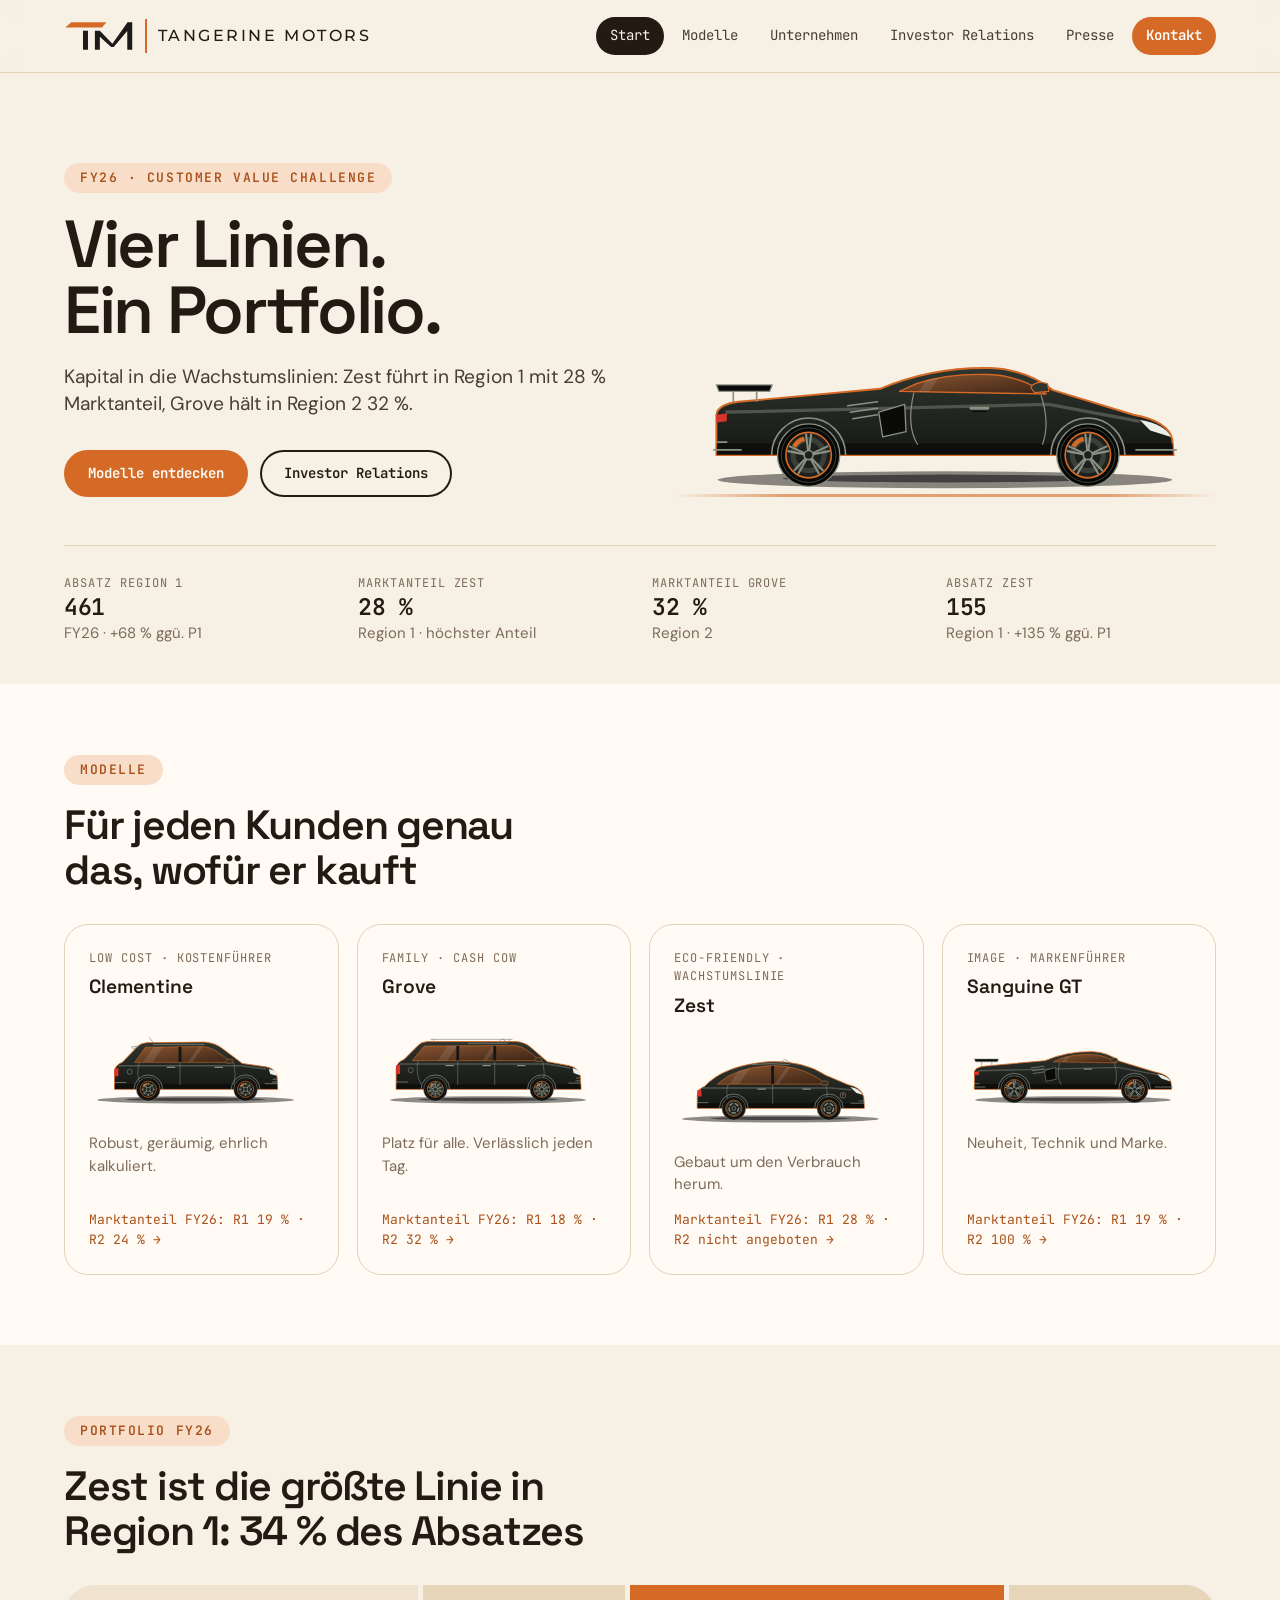
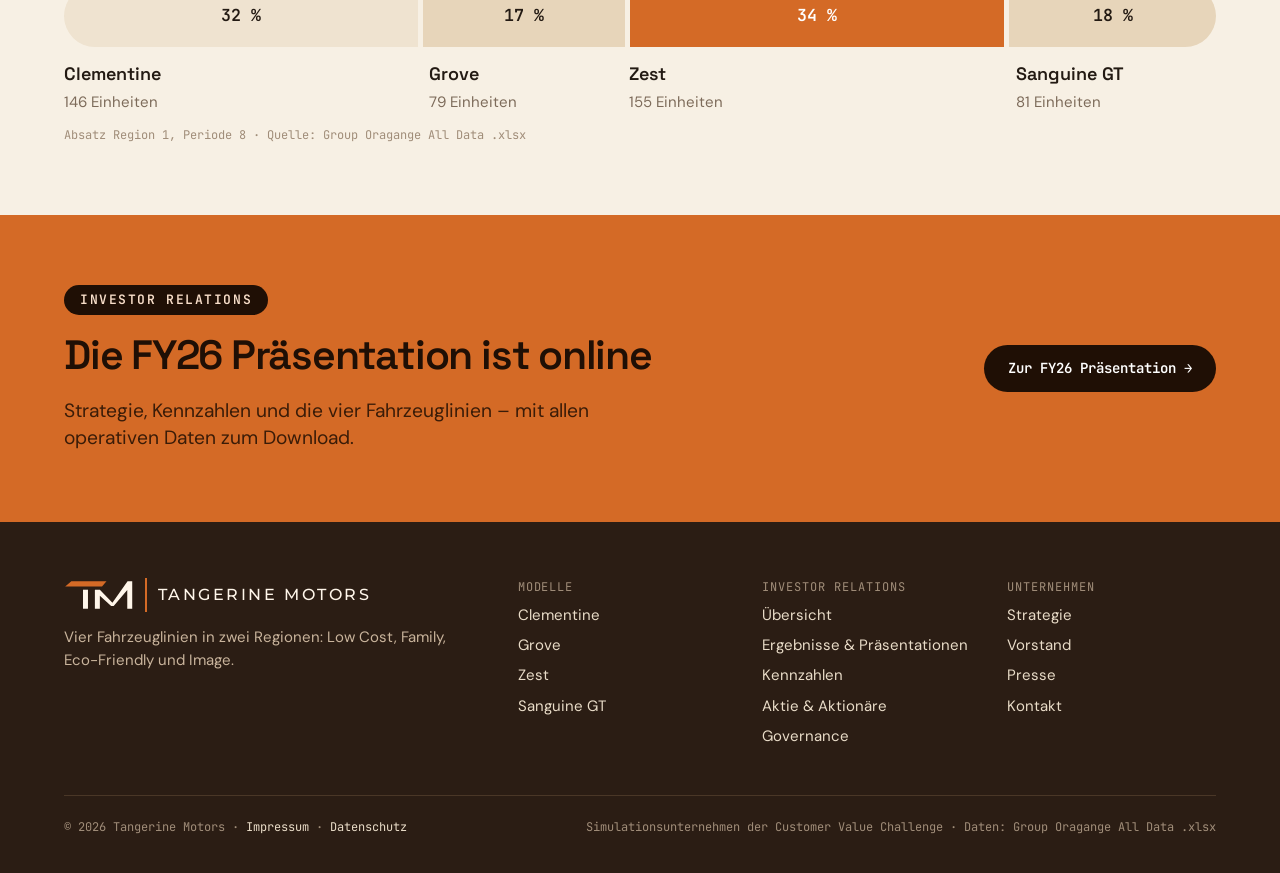
==== commit d6552a56: "Festes Desktop-Layout: keine Mobil-Umbrüche, Mindestbreite 1200 px, dichteres Raster Co-Authored-By:" ====
--- a/index.html
+++ b/index.html
@@ -2,7 +2,7 @@
 <html lang="de">
 <head>
 <meta charset="utf-8">
-<meta name="viewport" content="width=device-width, initial-scale=1">
+<meta name="viewport" content="width=1280">
 <title>Tangerine Motors</title>
 <meta name="description" content="Tangerine Motors: Clementine, Grove, Zest und Sanguine GT. Modelle, Unternehmen und Investor Relations.">
 <meta name="theme-color" content="#F7F0E4">
--- a/assets/site.css
+++ b/assets/site.css
@@ -5,7 +5,7 @@
   --ink:#231A13; --text:#4A3D31; --muted:#7D6B5A; --faint:#A08D79;
   --orange:#D46A26; --orange-deep:#A9501A; --orange-soft:#F8DEC9; --espresso:#2B1D14; --cream-on-dark:#F4E7D3;
   --brand:'Montserrat', Arial, sans-serif; --display:'Space Grotesk', Arial, sans-serif; --body:'DM Sans', Arial, sans-serif; --mono:'JetBrains Mono','Courier New',monospace;
-  --pad:clamp(20px,6vw,112px); --radius:28px; --max:1320px;
+  --pad:64px; --radius:24px; --max:1440px;
 }
 *{box-sizing:border-box;margin:0;padding:0;min-width:0}
 html{scroll-behavior:smooth;scroll-padding-top:120px}
@@ -18,7 +18,7 @@
 .skip:focus{left:8px}
 
 h1,h2,h3{font-family:var(--display);color:var(--ink);font-weight:600;text-wrap:balance}
-h1{font-size:clamp(42px,6.4vw,96px);line-height:1;letter-spacing:-.035em}
+h1{font-size:clamp(56px,5.2vw,84px);line-height:1;letter-spacing:-.035em}
 h2{font-size:clamp(28px,3.2vw,46px);line-height:1.1;letter-spacing:-.03em;margin-bottom:clamp(20px,2.4vw,36px);max-width:24ch}
 h3{font-size:clamp(19px,1.5vw,24px);line-height:1.25;margin-bottom:6px}
 p{max-width:70ch}
@@ -34,7 +34,7 @@
 .na{color:var(--faint);font-style:italic}
 
 .wrap{max-width:calc(var(--max) + 2*var(--pad));margin:0 auto;padding:0 var(--pad)}
-section{padding:clamp(56px,7vw,112px) 0}
+section{padding:clamp(64px,5.5vw,96px) 0}
 section.paper{background:var(--paper)}
 section.dark{background:var(--espresso);color:var(--cream-on-dark)}
 section.dark h1,section.dark h2,section.dark h3{color:#FFF6EA}
@@ -52,8 +52,8 @@
 .grid2{display:grid;grid-template-columns:repeat(2,minmax(0,1fr));gap:32px 56px}
 .grid3{display:grid;grid-template-columns:repeat(3,minmax(0,1fr));gap:28px 40px}
 .grid4{display:grid;grid-template-columns:repeat(4,minmax(0,1fr));gap:20px}
-@media (max-width:1000px){.grid3,.grid4{grid-template-columns:repeat(2,minmax(0,1fr))}}
-@media (max-width:640px){.grid2,.grid3,.grid4{grid-template-columns:1fr}}
+
+
 .card{background:var(--paper);border:1px solid var(--line);border-radius:var(--radius);padding:clamp(22px,2vw,32px)}
 section.paper .card{background:var(--bg)}
 .card.hl{background:var(--orange-soft);border-color:#F6C29C}
@@ -74,13 +74,8 @@
 .nav a:hover{color:var(--ink);background:var(--card)}
 .nav a[aria-current="page"]{background:var(--ink);color:var(--bg)}
 .nav a.cta{background:var(--orange);color:#fff;font-weight:600}
-.nav-toggle{display:none;background:var(--card);border:0;color:var(--ink);font-family:var(--mono);font-size:14px;padding:10px 18px;border-radius:40px;cursor:pointer;min-height:44px}
-@media (max-width:1020px){
-  .nav-toggle{display:block}
-  .nav{display:none;position:absolute;top:72px;left:0;right:0;flex-direction:column;align-items:stretch;background:var(--bg);border-bottom:1px solid var(--line);padding:14px var(--pad) 22px}
-  .nav.open{display:flex}
-  .nav a{font-size:17px;padding:13px 18px}
-}
+.nav-toggle{display:none!important;background:var(--card);border:0;color:var(--ink);font-family:var(--mono);font-size:14px;padding:10px 18px;border-radius:40px;cursor:pointer;min-height:44px}
+
 /* IR-Unternavigation */
 .subnav{background:var(--ink);position:sticky;top:72px;z-index:40}
 .subnav .wrap{display:flex;gap:4px;overflow-x:auto;scrollbar-width:none;padding-top:10px;padding-bottom:10px;align-items:center}
@@ -102,11 +97,11 @@
 /* Hero */
 .hero{padding-top:clamp(56px,7vw,120px);padding-bottom:0;overflow:hidden}
 .hero-grid{display:grid;grid-template-columns:1.05fr 1fr;gap:40px;align-items:end}
-@media (max-width:900px){.hero-grid{grid-template-columns:1fr}}
+
 .hero .car{width:100%;max-width:640px;margin-left:auto}
 .road{height:3px;background:linear-gradient(90deg,transparent,var(--orange) 20%,var(--orange) 80%,transparent);margin-top:-4px;opacity:.6}
 .ticker{display:grid;grid-template-columns:repeat(4,minmax(0,1fr));gap:24px;margin-top:48px;padding:28px 0 40px;border-top:1px solid var(--line)}
-@media (max-width:760px){.ticker{grid-template-columns:repeat(2,minmax(0,1fr))}}
+
 
 /* Balken (Segmentmix, wie Agenda-Folie) */
 .bar{display:flex;gap:5px;border-radius:40px;overflow:hidden}
@@ -114,13 +109,13 @@
 .seg:nth-child(even){background:var(--card2)}
 .seg.on{background:var(--orange);color:#fff}
 .under{display:flex;gap:5px;margin-top:16px}
-@media (max-width:700px){.under{display:none}.bar{flex-direction:column;border-radius:20px}.bar .seg{flex:none!important;text-align:left;padding:14px 20px}.seg span{display:inline}}
+
 .seg span{display:none;font-weight:400;margin-left:8px}
 
 /* Modellkarten */
 .models{display:grid;grid-template-columns:repeat(4,minmax(0,1fr));gap:18px}
-@media (max-width:1100px){.models{grid-template-columns:repeat(2,minmax(0,1fr))}}
-@media (max-width:560px){.models{grid-template-columns:1fr}}
+
+
 .model-card{background:var(--paper);border:1px solid var(--line);border-radius:var(--radius);padding:24px;text-decoration:none;display:flex;flex-direction:column;gap:8px;transition:transform .2s,border-color .2s}
 .model-card:hover{transform:translateY(-3px);border-color:var(--orange)}
 .model-card .car{margin:10px -6px}
@@ -137,12 +132,12 @@
 section.dark .seg-toggle button[aria-pressed="true"]{background:var(--orange);color:#fff}
 .model{display:grid;grid-template-columns:1fr 1.1fr;gap:clamp(28px,4vw,64px);padding:clamp(44px,5vw,80px) 0;border-top:1px solid var(--line)}
 .model:first-of-type{border-top:0}
-@media (max-width:900px){.model{grid-template-columns:1fr}}
+
 .stage{background:radial-gradient(120% 90% at 50% 100%,var(--orange-soft) 0%,var(--paper) 70%);border:1px solid var(--line);border-radius:var(--radius);padding:clamp(20px,3vw,48px)}
 .stage img{width:100%;height:auto}
 .share{display:flex;align-items:baseline;gap:12px;flex-wrap:wrap}
 .profile{display:grid;grid-template-columns:repeat(2,minmax(0,1fr));gap:12px 32px;margin-top:14px}
-@media (max-width:520px){.profile{grid-template-columns:1fr}}
+
 .meter .top{display:flex;justify-content:space-between;align-items:baseline;gap:10px}
 .meter .num{font-family:var(--mono);color:var(--ink);font-weight:600;font-size:14px}
 .meter .num .d{font-weight:400;font-size:12px;margin-left:6px;color:var(--muted)}
@@ -175,14 +170,14 @@
 /* Listen */
 .list{list-style:none;border-top:1px solid var(--line)}
 .list li{display:grid;grid-template-columns:150px minmax(0,1fr) auto;gap:20px;align-items:center;padding:18px 0;border-bottom:1px solid var(--line)}
-@media (max-width:680px){.list li{grid-template-columns:1fr;gap:6px}}
+
 .list .date{font-family:var(--mono);color:var(--orange-deep);font-size:14px}
 .list .tag{font-family:var(--mono);font-size:11px;letter-spacing:.05em;color:var(--muted);background:var(--card);border-radius:40px;padding:4px 11px;justify-self:start;white-space:nowrap}
 .list a.dl{font-family:var(--mono);font-size:13px;color:var(--orange-deep);text-decoration:none;font-weight:600;white-space:nowrap}
 
 /* Ergebnis-Karte FY26 */
 .result{display:grid;grid-template-columns:minmax(0,1.2fr) minmax(0,1fr);gap:0;border-radius:var(--radius);overflow:hidden;border:1px solid var(--line);background:var(--paper)}
-@media (max-width:860px){.result{grid-template-columns:1fr}}
+
 .result .cover{background:var(--espresso);padding:clamp(24px,3vw,44px);color:var(--cream-on-dark);display:flex;flex-direction:column;justify-content:space-between;gap:24px;min-height:300px}
 .result .cover .fy{font-family:var(--display);font-weight:600;font-size:clamp(64px,8vw,120px);line-height:.9;color:var(--orange);letter-spacing:-.04em}
 .result .cover h3{color:#FFF6EA}
@@ -211,7 +206,7 @@
 .site-foot{background:var(--espresso);color:#C9B49C;padding:56px 0 36px;font-size:15px}
 .site-foot .brand{color:#FFF6EA}
 .site-foot .cols{display:grid;grid-template-columns:2fr 1fr 1fr 1fr;gap:36px}
-@media (max-width:800px){.site-foot .cols{grid-template-columns:1fr 1fr}}
+
 .site-foot ul{list-style:none}
 .site-foot li{margin:7px 0}
 .site-foot a{text-decoration:none;color:#E9DCC8}
@@ -225,4 +220,8 @@
 .brand .word{font-family:var(--brand);font-weight:500;font-size:16px;letter-spacing:.16em;color:var(--ink)}
 .site-foot .brand .word{color:#FFF6EA}
 .site-foot .brand .mark path:last-child,.site-foot .brand .mark rect{fill:#FFF6EA}
-@media (max-width:420px){.brand .word{font-size:13px;letter-spacing:.12em}}
+
+
+/* Desktop-Layout: feste Mindestbreite, kein Mobil-Umbruch */
+html{overflow-x:auto}
+body{min-width:1200px;overflow-x:visible}
